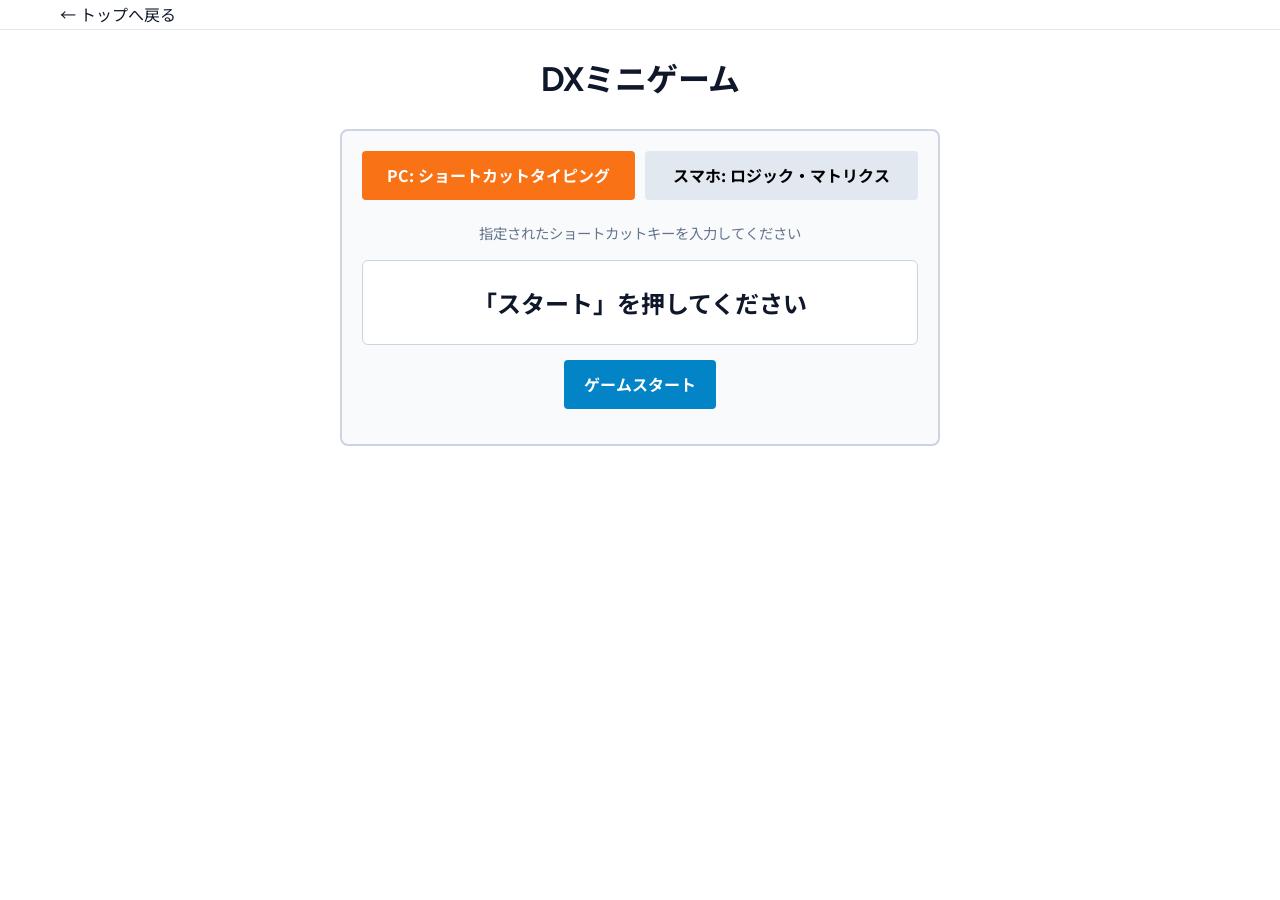
==== game.html @ 10205090 "Create game.html" ====
<!DOCTYPE html>
<html lang="ja">
<head>
  <meta charset="UTF-8">
  <meta name="viewport" content="width=device-width, initial-scale=1.0">
  <meta name="description" content="PC向けタイピング練習とスマホ向けロジック・マトリクスの脳トレミニゲームです。">
  <meta name="theme-color" content="#f97316">
  <title>ミニゲームコーナー | イセキングのDX日和</title>
  <link rel="icon" href="favicon.svg" type="image/svg+xml">
  <link rel="stylesheet" href="css/style.css">
  <style>
    .game-section {
      max-width: 600px;
      margin: 20px auto;
      padding: 20px;
      background: #f8fafc;
      border: 2px solid #cbd5e1;
      border-radius: 8px;
    }
    .game-tab {
      display: flex;
      gap: 10px;
      margin-bottom: 20px;
    }
    .tab-btn {
      flex: 1;
      padding: 10px;
      background: #e2e8f0;
      border: none;
      border-radius: 4px;
      cursor: pointer;
      font-weight: bold;
    }
    .tab-btn.active {
      background: #f97316;
      color: #fff;
    }
    .game-container {
      display: none;
      text-align: center;
    }
    .game-container.active {
      display: block;
    }
    .display-box {
      font-size: 1.5rem;
      font-weight: bold;
      padding: 20px;
      background: #fff;
      border: 1px solid #cbd5e1;
      border-radius: 6px;
      margin-bottom: 15px;
    }
    .action-btn {
      background: #0284c7;
      color: #fff;
      border: none;
      padding: 10px 20px;
      border-radius: 4px;
      font-size: 1rem;
      font-weight: bold;
      cursor: pointer;
    }
    .action-btn:hover {
      background: #0369a1;
    }
    /* ロジック・マトリクス用グリッド */
    .matrix-grid {
      display: grid;
      grid-template-columns: repeat(3, 1fr);
      gap: 10px;
      max-width: 300px;
      margin: 15px auto;
    }
    .matrix-cell {
      aspect-ratio: 1;
      background: #fff;
      border: 2px solid #94a3b8;
      border-radius: 6px;
      font-size: 1.5rem;
      font-weight: bold;
      display: flex;
      align-items: center;
      justify-content: center;
      cursor: pointer;
      user-select: none;
    }
    .matrix-cell:active {
      background: #e2e8f0;
    }
    .stats {
      margin-top: 15px;
      font-size: 0.95rem;
      color: #475569;
    }
  </style>
</head>
<body>
  <header class="site-header">
    <div class="container">
      <a class="article-back" href="index.html">← トップへ戻る</a>
    </div>
  </header>

  <main class="container">
    <h1 style="text-align: center; margin-top: 20px;">DXミニゲーム</h1>

    <div class="game-section">
      <div class="game-tab">
        <button class="tab-btn active" onclick="switchGame('typing')">PC: ショートカットタイピング</button>
        <button class="tab-btn" onclick="switchGame('matrix')">スマホ: ロジック・マトリクス</button>
      </div>

      <!-- タイピングゲーム -->
      <div id="typing-game" class="game-container active">
        <p style="font-size: 0.9rem; color: #64748b;">指定されたショートカットキーを入力してください</p>
        <div id="type-prompt" class="display-box">「スタート」を押してください</div>
        <button id="type-start-btn" class="action-btn" onclick="startTypingGame()">ゲームスタート</button>
        <div id="type-stats" class="stats"></div>
      </div>

      <!-- ロジック・マトリクス -->
      <div id="matrix-game" class="game-container">
        <p style="font-size: 0.9rem; color: #64748b;">1〜9のマスを昇順（1 → 2 → 3...）で素早くタップ！</p>
        <div id="matrix-status" class="display-box">「スタート」を押してください</div>
        
        <div class="matrix-grid" id="matrix-grid">
          <!-- JSでマスを動的生成 -->
        </div>

        <button id="matrix-start-btn" class="action-btn" onclick="startMatrixGame()">ゲームスタート</button>
        <div id="matrix-stats" class="stats"></div>
      </div>
    </div>
  </main>

  <script>
    // タブ切り替え
    function switchGame(type) {
      document.querySelectorAll('.tab-btn').forEach(btn => btn.classList.remove('active'));
      document.querySelectorAll('.game-container').forEach(c => c.classList.remove('active'));

      if (type === 'typing') {
        document.querySelectorAll('.tab-btn')[0].classList.add('active');
        document.getElementById('typing-game').classList.add('active');
      } else {
        document.querySelectorAll('.tab-btn')[1].classList.add('active');
        document.getElementById('matrix-game').classList.add('active');
      }
    }

    // --- タイピングゲーム処理 ---
    const shortcutQuestions = [
      { name: 'コピー', keys: ['Control', 'c'] },
      { name: '貼り付け', keys: ['Control', 'v'] },
      { name: '切り取り', keys: ['Control', 'x'] },
      { name: '元に戻す', keys: ['Control', 'z'] },
      { name: '保存', keys: ['Control', 's'] },
      { name: '全選択', keys: ['Control', 'a'] }
    ];
    let typeIndex = 0;
    let typeStartTime = 0;
    let isTypingRunning = false;

    function startTypingGame() {
      shortcutQuestions.sort(() => Math.random() - 0.5);
      typeIndex = 0;
      isTypingRunning = true;
      typeStartTime = Date.now();
      document.getElementById('type-start-btn').style.display = 'none';
      nextTypingQuestion();
    }

    function nextTypingQuestion() {
      if (typeIndex >= shortcutQuestions.length) {
        const totalTime = ((Date.now() - typeStartTime) / 1000).toFixed(2);
        document.getElementById('type-prompt').innerText = 'クリア！';
        document.getElementById('type-stats').innerText = `タイム: ${totalTime}秒`;
        document.getElementById('type-start-btn').style.display = 'inline-block';
        document.getElementById('type-start-btn').innerText = 'もう一度挑戦';
        isTypingRunning = false;
        return;
      }
      const q = shortcutQuestions[typeIndex];
      document.getElementById('type-prompt').innerText = `【${q.name}】を押してください`;
      document.getElementById('type-stats').innerText = `進捗: ${typeIndex + 1} / ${shortcutQuestions.length}`;
    }

    window.addEventListener('keydown', (e) => {
      if (!isTypingRunning) return;
      const q = shortcutQuestions[typeIndex];
      
      // Ctrl + Key の判定処理
      if (e.ctrlKey && e.key.toLowerCase() === q.keys[1]) {
        e.preventDefault();
        typeIndex++;
        nextTypingQuestion();
      }
    });

    // --- ロジック・マトリクス処理 ---
    let currentTargetNum = 1;
    let matrixStartTime = 0;
    let isMatrixRunning = false;

    function startMatrixGame() {
      currentTargetNum = 1;
      isMatrixRunning = true;
      matrixStartTime = Date.now();
      document.getElementById('matrix-start-btn').style.display = 'none';
      document.getElementById('matrix-status').innerText = '1 をタップ！';
      document.getElementById('matrix-stats').innerText = '';

      renderMatrix();
    }

    function renderMatrix() {
      const grid = document.getElementById('matrix-grid');
      grid.innerHTML = '';
      
      // 1〜9の数字をランダム配置
      const numbers = [1, 2, 3, 4, 5, 6, 7, 8, 9].sort(() => Math.random() - 0.5);

      numbers.forEach(num => {
        const cell = document.createElement('div');
        cell.className = 'matrix-cell';
        cell.innerText = num;
        cell.onclick = () => handleCellClick(num, cell);
        grid.appendChild(cell);
      });
    }

    function handleCellClick(num, cell) {
      if (!isMatrixRunning) return;

      if (num === currentTargetNum) {
        cell.style.visibility = 'hidden'; // 正解したマスを消す
        currentTargetNum++;

        if (currentTargetNum > 9) {
          const totalTime = ((Date.now() - matrixStartTime) / 1000).toFixed(2);
          document.getElementById('matrix-status').innerText = 'クリア！';
          document.getElementById('matrix-stats').innerText = `タイム: ${totalTime}秒`;
          document.getElementById('matrix-start-btn').style.display = 'inline-block';
          document.getElementById('matrix-start-btn').innerText = 'もう一度挑戦';
          isMatrixRunning = false;
        } else {
          document.getElementById('matrix-status').innerText = `${currentTargetNum} をタップ！`;
        }
      }
    }
  </script>
</body>
</html>
---- css/style.css ----
@import url('https://fonts.googleapis.com/css2?family=Plus+Jakarta+Sans:wght@500;700;800&family=Noto+Sans+JP:wght@400;500;700&display=swap');

:root {
  --bg-main: #ffffff;
  --bg-soft: #f8fafc;
  --text-main: #0f172a;
  --text-muted: #64748b;
  --border-line: #e2e8f0;
  
  --blue-primary: #2563eb;
  --blue-hover: #1d4ed8;
  --blue-light: #eff6ff;
  --blue-border: #bfdbfe;

  --shadow-sm: 0 1px 3px rgba(15, 23, 42, 0.05);
  --shadow-md: 0 10px 25px -5px rgba(15, 23, 42, 0.05), 0 8px 10px -6px rgba(15, 23, 42, 0.05);
  --shadow-lg: 0 20px 30px -10px rgba(15, 23, 42, 0.08);
}

* { box-sizing: border-box; }
html { scroll-behavior: smooth; scroll-padding-top: 84px; }

body {
  margin: 0;
  color: var(--text-main);
  font-family: 'Noto Sans JP', -apple-system, BlinkMacSystemFont, sans-serif;
  background-color: var(--bg-main);
  line-height: 1.8;
}

a { color: inherit; text-decoration: none; }
button, input { font: inherit; }

.container {
  width: min(1160px, calc(100% - 40px));
  margin: auto;
}

/* マウスカーソル追従の光（カーソルライト） */
.cursor-glow {
  position: fixed;
  top: 0;
  left: 0;
  width: 400px;
  height: 400px;
  border-radius: 50%;
  background: radial-gradient(circle, rgba(37, 99, 235, 0.08) 0%, rgba(37, 99, 235, 0) 70%);
  pointer-events: none;
  transform: translate(-50%, -50%);
  z-index: 9999;
  transition: opacity 0.3s ease;
}

.skip-link {
  position: fixed; left: 12px; top: -80px; z-index: 999;
  padding: 10px 16px; background: #0f172a; color: #fff; border-radius: 8px;
}
.skip-link:focus { top: 12px; }

/* ヘッダー */
.site-header {
  position: sticky; top: 0; z-index: 1000;
  background: rgba(255, 255, 255, 0.85);
  backdrop-filter: blur(12px);
  -webkit-backdrop-filter: blur(12px);
  border-bottom: 1px solid var(--border-line);
}
.header-inner {
  height: 72px; display: flex; align-items: center; justify-content: space-between;
}
.brand, .site-logo {
  display: flex; align-items: center; gap: 12px;
  font-family: 'Plus Jakarta Sans', 'Noto Sans JP', sans-serif;
  font-weight: 800; color: var(--text-main);
}
.brand-mark {
  display: grid; place-items: center; width: 42px; height: 42px;
  border-radius: 12px; background: var(--blue-primary); color: #fff;
  font-weight: 900; box-shadow: 0 4px 12px rgba(37, 99, 235, 0.25);
}
.brand strong { display: block; font-size: 16px; color: var(--text-main); }
.brand small { display: block; margin-top: 3px; color: var(--text-muted); font-size: 9px; letter-spacing: .13em; }

.global-nav { display: flex; gap: 28px; align-items: center; }
.global-nav a { font-size: 14px; font-weight: 700; color: var(--text-muted); }
.global-nav a:hover { color: var(--blue-primary); }

.menu-button {
  display: none; width: 44px; height: 44px; border: 1px solid var(--border-line);
  border-radius: 12px; background: #fff;
}
.menu-button span { display: block; width: 21px; height: 2px; margin: 5px auto; background: var(--text-main); }

/* セクション & カード共通 */
.section { padding: 88px 0; }
.section-soft { background-color: var(--bg-soft); border-top: 1px solid var(--border-line); border-bottom: 1px solid var(--border-line); }

.kicker, .eyebrow {
  color: var(--blue-primary);
  font-size: 13px; font-weight: 900; letter-spacing: .13em;
}

h1, h2, h3, h4 {
  font-family: 'Plus Jakarta Sans', 'Noto Sans JP', sans-serif;
  color: var(--text-main); letter-spacing: -0.02em;
}
.section-heading h2, .profile-grid h2, .contact-card h2 {
  margin: 8px 0 12px; font-size: clamp(30px, 4vw, 42px); line-height: 1.35;
}
p { color: var(--text-muted); }

.card {
  background: #ffffff;
  border: 1px solid var(--border-line);
  border-radius: 20px;
  padding: 28px;
  box-shadow: var(--shadow-md);
  transition: transform 0.25s ease, box-shadow 0.25s ease, border-color 0.25s ease;
}
.card:hover {
  transform: translateY(-4px);
  border-color: var(--blue-border);
  box-shadow: var(--shadow-lg);
}

/* ボタン */
.btn-primary, .button.primary {
  display: inline-flex; align-items: center; justify-content: center; gap: 8px;
  min-height: 48px; padding: 0 24px; border-radius: 12px;
  background: var(--blue-primary); color: #ffffff !important;
  font-weight: 700; font-size: 0.95rem; border: none; cursor: pointer;
  box-shadow: 0 4px 14px rgba(37, 99, 235, 0.2); transition: all 0.2s ease;
  text-decoration: none;
}
.btn-primary:hover, .button.primary:hover {
  background: var(--blue-hover); transform: translateY(-2px);
  box-shadow: 0 6px 20px rgba(37, 99, 235, 0.3);
}

.button.secondary {
  display: inline-flex; align-items: center; justify-content: center;
  min-height: 48px; padding: 0 24px; border-radius: 12px;
  background: #fff; border: 1px solid var(--border-line);
  color: var(--text-main) !important; font-weight: 700; transition: .2s;
}
.button.secondary:hover { border-color: var(--blue-primary); color: var(--blue-primary) !important; background: var(--blue-light); }

/* 記事グリッド & カード */
.articles-head { display: flex; justify-content: space-between; align-items: flex-end; gap: 24px; }
.search { position: relative; width: 300px; flex: 0 0 auto; }
.search span { position: absolute; left: 16px; top: 10px; color: var(--text-muted); font-size: 18px; }
.search input {
  width: 100%; height: 48px; padding: 0 16px 0 45px;
  border: 1px solid var(--border-line); border-radius: 12px;
  background: #fff; color: var(--text-main); outline: none;
}
.search input:focus { border-color: var(--blue-primary); box-shadow: 0 0 0 3px var(--blue-light); }

.article-grid { display: grid; grid-template-columns: repeat(3, 1fr); gap: 22px; margin-top: 36px; }
.article-card { overflow: hidden; display: flex; flex-direction: column; }
.article-cover { display: grid; place-items: center; height: 160px; background: var(--bg-soft); border-bottom: 1px solid var(--border-line); }
.article-cover span {
  display: grid; place-items: center; width: 70px; height: 70px;
  border-radius: 20px; background: #fff; color: var(--blue-primary);
  font-size: 24px; font-weight: 900; box-shadow: var(--shadow-sm);
}
.article-body { padding: 24px; display: flex; flex-direction: column; flex-grow: 1; }
.meta { display: flex; justify-content: space-between; gap: 8px; color: var(--text-muted); font-size: 12px; margin-bottom: 12px; }
.meta span { padding: 4px 12px; border-radius: 999px; background: var(--blue-light); color: var(--blue-primary); font-weight: 700; }
.article-card h3 { margin: 0 0 10px; font-size: 17px; line-height: 1.6; }
.article-card p { font-size: 14px; margin-bottom: 20px; flex-grow: 1; }
.article-card a { color: var(--blue-primary); font-size: 14px; font-weight: 700; }
.article-card a:hover { text-decoration: underline; }

/* 制作物・プロフィール */
.apps-grid { display: grid; grid-template-columns: .78fr 1.22fr; gap: 60px; }
.creation-list { display: grid; gap: 16px; }
.creation { display: flex; gap: 20px; padding: 24px; border: 1px solid var(--border-line); border-radius: 16px; background: #fff; }
.creation > span { color: var(--blue-primary); font-weight: 900; }
.creation h3 { margin: 0 0 6px; }

.profile-grid { display: grid; grid-template-columns: .75fr 1.25fr; align-items: center; gap: 60px; }
.tags { display: flex; flex-wrap: wrap; gap: 8px; margin-top: 24px; }
.tags span { padding: 6px 14px; border: 1px solid var(--border-line); border-radius: 999px; background: var(--bg-soft); color: var(--text-main); font-size: 12px; font-weight: 700; }

/* お問い合わせ・フッター */
.contact-card { padding: 60px 30px; border-radius: 24px; background: #0f172a; color: #fff; text-align: center; }
.contact-card h2 { color: #fff !important; }
.contact-card p { color: #94a3b8 !important; }
.mail-icon { display: grid; place-items: center; width: 56px; height: 56px; margin: 0 auto 20px; border-radius: 16px; background: var(--blue-primary); color: #fff; font-size: 24px; }

footer { border-top: 1px solid var(--border-line); background: #fff; }
.footer-inner { display: flex; justify-content: space-between; align-items: center; padding: 32px 0; }

/* レスポンシブ */
@media(max-width:900px){
  .menu-button { display: block; }
  .global-nav { position: absolute; display: none; top: 72px; left: 0; right: 0; padding: 20px; background: #fff; border-bottom: 1px solid var(--border-line); box-shadow: var(--shadow-md); }
  .global-nav.open { display: flex; flex-direction: column; gap: 16px; align-items: flex-start; }
  .article-grid { grid-template-columns: 1fr 1fr; }
  .apps-grid, .profile-grid { grid-template-columns: 1fr; gap: 40px; }
}
@media(max-width:640px){
  .article-grid { grid-template-columns: 1fr; }
  .articles-head { display: block; }
  .search { width: 100%; margin-top: 16px; }
  .footer-inner { flex-direction: column; gap: 12px; text-align: center; }
}
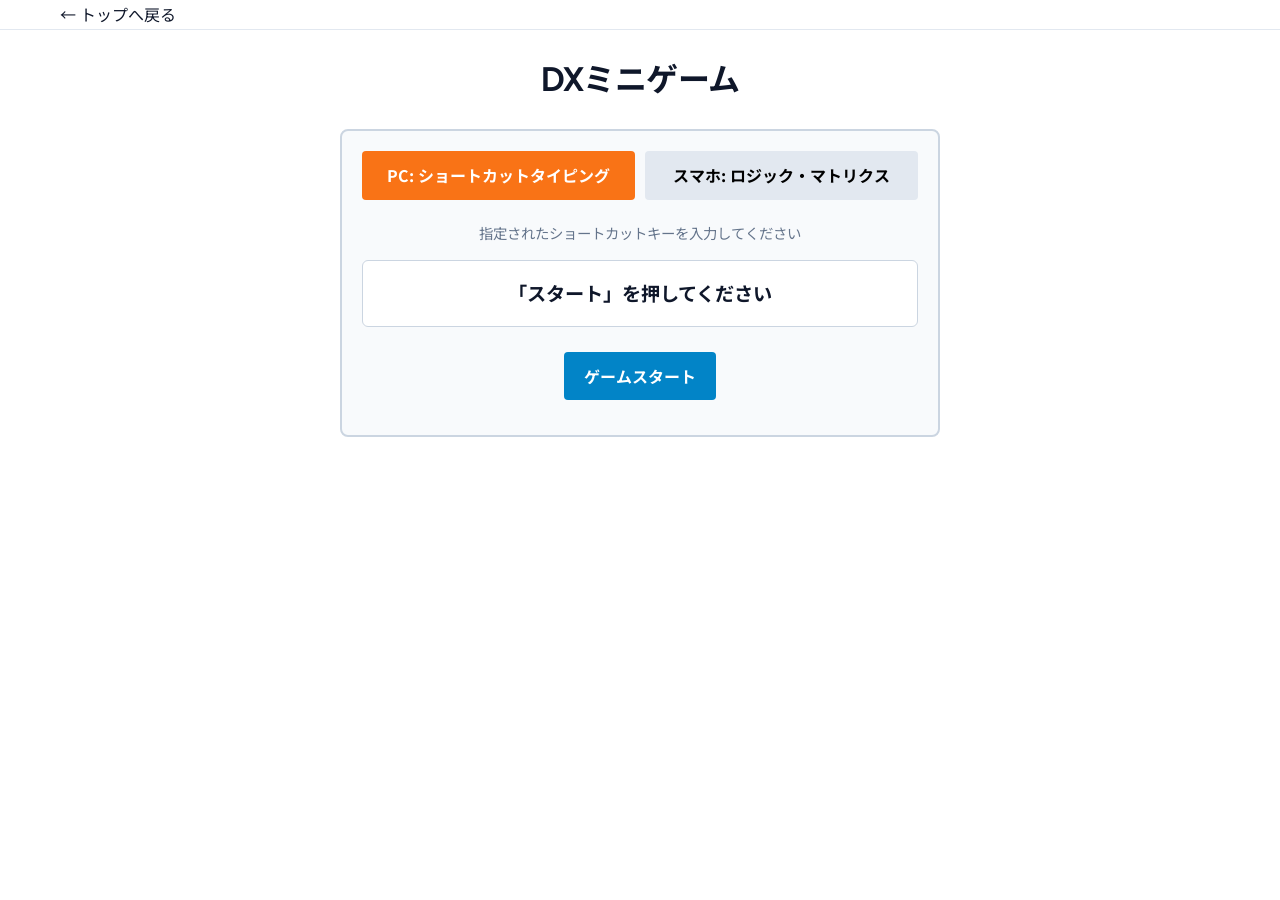
==== commit 218729f1: "Update game.html" ====
--- a/game.html
+++ b/game.html
@@ -43,9 +43,9 @@
       display: block;
     }
     .display-box {
-      font-size: 1.5rem;
+      font-size: 1.2rem;
       font-weight: bold;
-      padding: 20px;
+      padding: 15px;
       background: #fff;
       border: 1px solid #cbd5e1;
       border-radius: 6px;
@@ -60,33 +60,85 @@
       font-size: 1rem;
       font-weight: bold;
       cursor: pointer;
+      margin-top: 10px;
     }
     .action-btn:hover {
       background: #0369a1;
     }
-    /* ロジック・マトリクス用グリッド */
-    .matrix-grid {
+
+    /* --- ロジック・マトリクス用スタイル --- */
+    .rule-hint {
+      background: #fef3c7;
+      border: 1px solid #f59e0b;
+      color: #92400e;
+      padding: 10px;
+      border-radius: 6px;
+      font-size: 0.85rem;
+      margin-bottom: 15px;
+      text-align: left;
+    }
+    .matrix-board {
       display: grid;
-      grid-template-columns: repeat(3, 1fr);
-      gap: 10px;
-      max-width: 300px;
-      margin: 15px auto;
+      grid-template-columns: repeat(4, 1fr);
+      gap: 6px;
+      max-width: 320px;
+      margin: 0 auto;
     }
     .matrix-cell {
       aspect-ratio: 1;
       background: #fff;
       border: 2px solid #94a3b8;
       border-radius: 6px;
-      font-size: 1.5rem;
+      font-size: 1.3rem;
       font-weight: bold;
       display: flex;
       align-items: center;
       justify-content: center;
       cursor: pointer;
       user-select: none;
-    }
-    .matrix-cell:active {
-      background: #e2e8f0;
+      color: #0f172a;
+    }
+    .matrix-cell.selected {
+      border-color: #f97316;
+      background-color: #ffedd5;
+    }
+    .matrix-cell.fixed {
+      background-color: #e2e8f0;
+      color: #64748b;
+      cursor: not-allowed;
+    }
+    /* 集計ターゲット表示マス */
+    .matrix-cell.target-header {
+      background: #334155;
+      color: #fff;
+      border-color: #1e293b;
+      font-size: 1.1rem;
+    }
+    .matrix-cell.corner {
+      background: transparent;
+      border: none;
+    }
+    /* 入力キーパッド */
+    .keypad {
+      display: flex;
+      justify-content: center;
+      gap: 10px;
+      margin-top: 15px;
+    }
+    .key-btn {
+      width: 50px;
+      height: 50px;
+      font-size: 1.2rem;
+      font-weight: bold;
+      background: #fff;
+      border: 2px solid #0284c7;
+      color: #0284c7;
+      border-radius: 6px;
+      cursor: pointer;
+    }
+    .key-btn:active {
+      background: #0284c7;
+      color: #fff;
     }
     .stats {
       margin-top: 15px;
@@ -111,7 +163,7 @@
         <button class="tab-btn" onclick="switchGame('matrix')">スマホ: ロジック・マトリクス</button>
       </div>
 
-      <!-- タイピングゲーム -->
+      <!-- PC向けタイピングゲーム -->
       <div id="typing-game" class="game-container active">
         <p style="font-size: 0.9rem; color: #64748b;">指定されたショートカットキーを入力してください</p>
         <div id="type-prompt" class="display-box">「スタート」を押してください</div>
@@ -119,23 +171,35 @@
         <div id="type-stats" class="stats"></div>
       </div>
 
-      <!-- ロジック・マトリクス -->
+      <!-- スマホ向けロジック・マトリクス -->
       <div id="matrix-game" class="game-container">
-        <p style="font-size: 0.9rem; color: #64748b;">1〜9のマスを昇順（1 → 2 → 3...）で素早くタップ！</p>
-        <div id="matrix-status" class="display-box">「スタート」を押してください</div>
-        
-        <div class="matrix-grid" id="matrix-grid">
-          <!-- JSでマスを動的生成 -->
+        <div class="rule-hint">
+          <strong>【隠された法則のヒント】</strong><br>
+          ・マスには <strong>1〜3</strong> の数値が入ります。<br>
+          ・各行・各列で同じ数字の重複はありません。<br>
+          ・<strong>特定の列の数字は「2倍」されて集計されています。</strong>右端と下端の目標数値（黒マス）と合致させてください！
         </div>
 
-        <button id="matrix-start-btn" class="action-btn" onclick="startMatrixGame()">ゲームスタート</button>
+        <div class="matrix-board" id="matrix-board">
+          <!-- JSで4x4の盤面を生成 -->
+        </div>
+
+        <!-- テンキーパッド -->
+        <div class="keypad">
+          <button class="key-btn" onclick="inputMatrixNum(1)">1</button>
+          <button class="key-btn" onclick="inputMatrixNum(2)">2</button>
+          <button class="key-btn" onclick="inputMatrixNum(3)">3</button>
+          <button class="key-btn" style="border-color:#ef4444; color:#ef4444;" onclick="inputMatrixNum('')">消</button>
+        </div>
+
+        <button id="matrix-start-btn" class="action-btn" onclick="startMatrixGame()">パズルを初期化する</button>
         <div id="matrix-stats" class="stats"></div>
       </div>
     </div>
   </main>
 
   <script>
-    // タブ切り替え
+    // タブ切り替え処理
     function switchGame(type) {
       document.querySelectorAll('.tab-btn').forEach(btn => btn.classList.remove('active'));
       document.querySelectorAll('.game-container').forEach(c => c.classList.remove('active'));
@@ -149,7 +213,7 @@
       }
     }
 
-    // --- タイピングゲーム処理 ---
+    // --- PC用タイピングゲーム処理 ---
     const shortcutQuestions = [
       { name: 'コピー', keys: ['Control', 'c'] },
       { name: '貼り付け', keys: ['Control', 'v'] },
@@ -189,8 +253,6 @@
     window.addEventListener('keydown', (e) => {
       if (!isTypingRunning) return;
       const q = shortcutQuestions[typeIndex];
-      
-      // Ctrl + Key の判定処理
       if (e.ctrlKey && e.key.toLowerCase() === q.keys[1]) {
         e.preventDefault();
         typeIndex++;
@@ -198,57 +260,155 @@
       }
     });
 
-    // --- ロジック・マトリクス処理 ---
-    let currentTargetNum = 1;
-    let matrixStartTime = 0;
-    let isMatrixRunning = false;
+    // --- スマホ用ロジック・マトリクス処理 ---
+    // 正解盤面（ラテン方陣: 1〜3の数字が重複しない）
+    const solution = [
+      [1, 2, 3],
+      [2, 3, 1],
+      [3, 1, 2]
+    ];
+    
+    // 隠された法則：2列目(インデックス1)の数字は「2倍」して集計する
+    const colWeights = [1, 2, 1];
+
+    // 初期開示マス (行, 列) -> 値
+    const initialRevealed = [
+      { r: 0, c: 0, val: 1 },
+      { r: 1, c: 1, val: 3 }
+    ];
+
+    let userBoard = [
+      ['', '', ''],
+      ['', '', ''],
+      ['', '', '']
+    ];
+
+    let selectedCell = null; // {r, c}
+    let rowTargets = [];
+    let colTargets = [];
+
+    // 目標数値（計算結果）を算出
+    function calculateTargets() {
+      rowTargets = [0, 0, 0];
+      colTargets = [0, 0, 0];
+
+      for (let r = 0; r < 3; r++) {
+        for (let c = 0; c < 3; c++) {
+          const val = solution[r][c] * colWeights[c];
+          rowTargets[r] += val;
+          colTargets[c] += val;
+        }
+      }
+    }
 
     function startMatrixGame() {
-      currentTargetNum = 1;
-      isMatrixRunning = true;
-      matrixStartTime = Date.now();
-      document.getElementById('matrix-start-btn').style.display = 'none';
-      document.getElementById('matrix-status').innerText = '1 をタップ！';
+      calculateTargets();
+      
+      // ユーザー盤面の初期化
+      userBoard = [
+        ['', '', ''],
+        ['', '', ''],
+        ['', '', '']
+      ];
+      initialRevealed.forEach(item => {
+        userBoard[item.r][item.c] = item.val;
+      });
+
+      selectedCell = null;
       document.getElementById('matrix-stats').innerText = '';
-
-      renderMatrix();
-    }
-
-    function renderMatrix() {
-      const grid = document.getElementById('matrix-grid');
-      grid.innerHTML = '';
-      
-      // 1〜9の数字をランダム配置
-      const numbers = [1, 2, 3, 4, 5, 6, 7, 8, 9].sort(() => Math.random() - 0.5);
-
-      numbers.forEach(num => {
-        const cell = document.createElement('div');
-        cell.className = 'matrix-cell';
-        cell.innerText = num;
-        cell.onclick = () => handleCellClick(num, cell);
-        grid.appendChild(cell);
-      });
-    }
-
-    function handleCellClick(num, cell) {
-      if (!isMatrixRunning) return;
-
-      if (num === currentTargetNum) {
-        cell.style.visibility = 'hidden'; // 正解したマスを消す
-        currentTargetNum++;
-
-        if (currentTargetNum > 9) {
-          const totalTime = ((Date.now() - matrixStartTime) / 1000).toFixed(2);
-          document.getElementById('matrix-status').innerText = 'クリア！';
-          document.getElementById('matrix-stats').innerText = `タイム: ${totalTime}秒`;
-          document.getElementById('matrix-start-btn').style.display = 'inline-block';
-          document.getElementById('matrix-start-btn').innerText = 'もう一度挑戦';
-          isMatrixRunning = false;
-        } else {
-          document.getElementById('matrix-status').innerText = `${currentTargetNum} をタップ！`;
+      renderMatrixBoard();
+    }
+
+    function renderMatrixBoard() {
+      const board = document.getElementById('matrix-board');
+      board.innerHTML = '';
+
+      // 4x4 グリッド生成（3x3数値マス + 集計ヘッダー）
+      for (let r = 0; r < 4; r++) {
+        for (let c = 0; c < 4; c++) {
+          const cell = document.createElement('div');
+          cell.className = 'matrix-cell';
+
+          if (r < 3 && c < 3) {
+            // パズル入力マス
+            const val = userBoard[r][c];
+            cell.innerText = val;
+
+            const isFixed = initialRevealed.some(item => item.r === r && item.c === c);
+            if (isFixed) {
+              cell.classList.add('fixed');
+            } else {
+              if (selectedCell && selectedCell.r === r && selectedCell.c === c) {
+                cell.classList.add('selected');
+              }
+              cell.onclick = () => selectCell(r, c);
+            }
+          } else if (r < 3 && c === 3) {
+            // 行の目標集計値
+            cell.classList.add('target-header');
+            cell.innerText = rowTargets[r];
+          } else if (r === 3 && c < 3) {
+            // 列の目標集計値
+            cell.classList.add('target-header');
+            cell.innerText = colTargets[c];
+          } else {
+            // 右下のコーナーマス
+            cell.classList.add('corner');
+          }
+
+          board.appendChild(cell);
         }
       }
     }
+
+    function selectCell(r, c) {
+      selectedCell = { r, c };
+      renderMatrixBoard();
+    }
+
+    function inputMatrixNum(num) {
+      if (!selectedCell) return;
+      userBoard[selectedCell.r][selectedCell.c] = num;
+      renderMatrixBoard();
+      checkClearCondition();
+    }
+
+    function checkClearCondition() {
+      // 1. 全てのマスが埋まっているか確認
+      for (let r = 0; r < 3; r++) {
+        for (let c = 0; c < 3; c++) {
+          if (userBoard[r][c] === '') return;
+        }
+      }
+
+      // 2. 隠された法則に基づく現在の集計値を計算
+      let isCorrect = true;
+      for (let r = 0; r < 3; r++) {
+        let currentSum = 0;
+        for (let c = 0; c < 3; c++) {
+          currentSum += Number(userBoard[r][c]) * colWeights[c];
+        }
+        if (currentSum !== rowTargets[r]) isCorrect = false;
+      }
+
+      for (let c = 0; c < 3; c++) {
+        let currentSum = 0;
+        for (let r = 0; r < 3; r++) {
+          currentSum += Number(userBoard[r][c]) * colWeights[c];
+        }
+        if (currentSum !== colTargets[c]) isCorrect = false;
+      }
+
+      // 3. クリア判定
+      if (isCorrect) {
+        document.getElementById('matrix-stats').innerText = '🎉 クリア！隠されたロジックを見破りました！';
+      } else {
+        document.getElementById('matrix-stats').innerText = '❌ 集計結果が合いません。計算ロジックを見直してみましょう！';
+      }
+    }
+
+    // 初回読み込み時に初期化
+    startMatrixGame();
   </script>
 </body>
 </html>
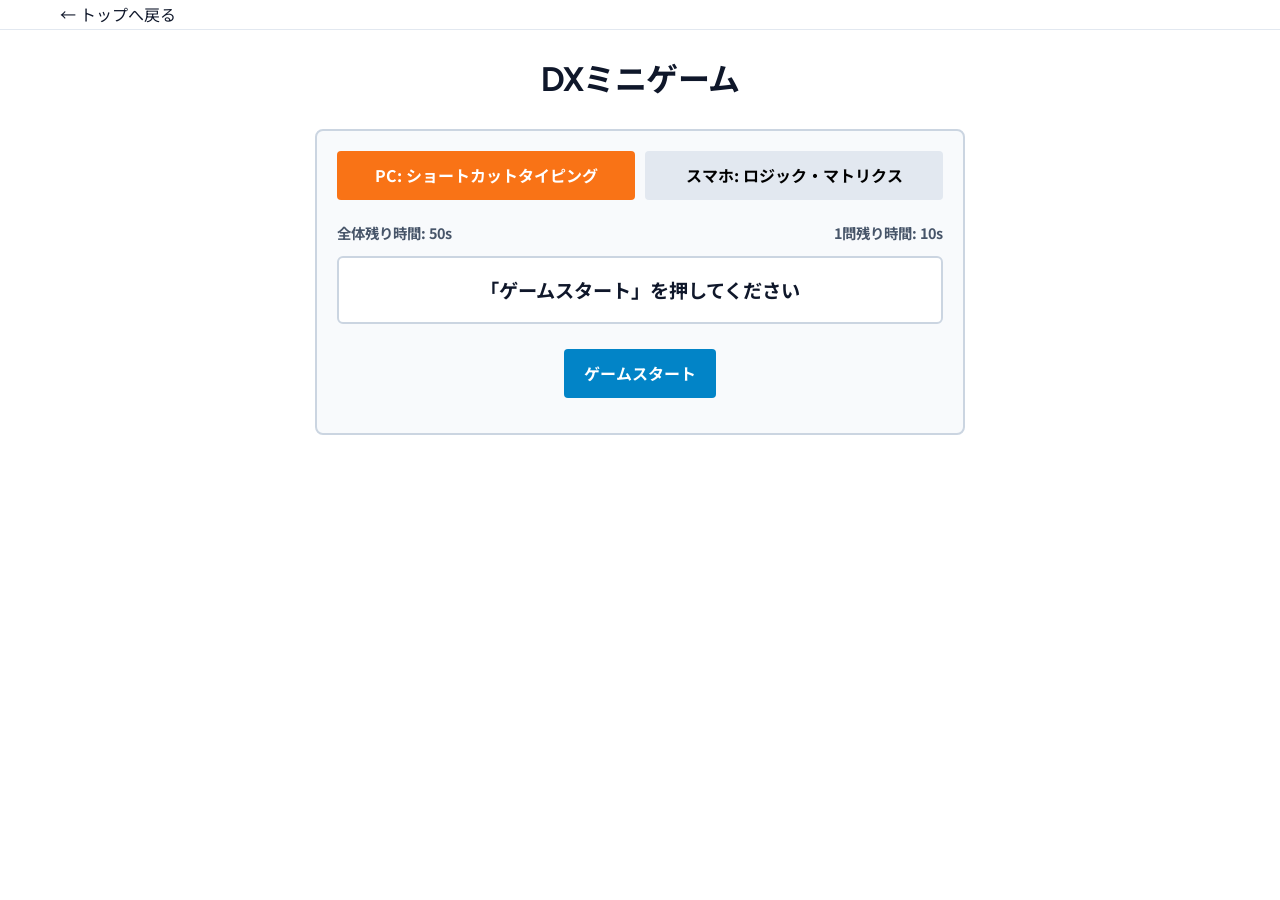
==== commit f9599b37: "Update game.html" ====
--- a/game.html
+++ b/game.html
@@ -10,7 +10,7 @@
   <link rel="stylesheet" href="css/style.css">
   <style>
     .game-section {
-      max-width: 600px;
+      max-width: 650px;
       margin: 20px auto;
       padding: 20px;
       background: #f8fafc;
@@ -47,9 +47,14 @@
       font-weight: bold;
       padding: 15px;
       background: #fff;
-      border: 1px solid #cbd5e1;
+      border: 2px solid #cbd5e1;
       border-radius: 6px;
       margin-bottom: 15px;
+      transition: background-color 0.2s;
+    }
+    .display-box.miss {
+      background-color: #fecdd3 !important;
+      border-color: #f43f5e !important;
     }
     .action-btn {
       background: #0284c7;
@@ -66,7 +71,43 @@
       background: #0369a1;
     }
 
-    /* --- ロジック・マトリクス用スタイル --- */
+    /* --- タイピング関連追加スタイル --- */
+    .timer-bar-container {
+      display: flex;
+      justify-content: space-between;
+      margin-bottom: 10px;
+      font-size: 0.9rem;
+      color: #475569;
+      font-weight: bold;
+    }
+    .rank-badge {
+      font-size: 3rem;
+      font-weight: bold;
+      color: #f97316;
+      margin: 10px 0;
+    }
+
+    /* --- ロジック・マトリクス関連スタイル --- */
+    .level-selector {
+      display: flex;
+      justify-content: center;
+      gap: 5px;
+      margin-bottom: 15px;
+      flex-wrap: wrap;
+    }
+    .level-btn {
+      padding: 6px 12px;
+      background: #cbd5e1;
+      border: none;
+      border-radius: 4px;
+      font-size: 0.85rem;
+      font-weight: bold;
+      cursor: pointer;
+    }
+    .level-btn.active {
+      background: #0284c7;
+      color: #fff;
+    }
     .rule-hint {
       background: #fef3c7;
       border: 1px solid #f59e0b;
@@ -77,26 +118,31 @@
       margin-bottom: 15px;
       text-align: left;
     }
+    .board-wrapper {
+      max-width: 100%;
+      overflow-x: auto;
+      padding-bottom: 10px;
+    }
     .matrix-board {
       display: grid;
-      grid-template-columns: repeat(4, 1fr);
-      gap: 6px;
-      max-width: 320px;
+      gap: 4px;
       margin: 0 auto;
+      user-select: none;
     }
     .matrix-cell {
       aspect-ratio: 1;
       background: #fff;
       border: 2px solid #94a3b8;
-      border-radius: 6px;
-      font-size: 1.3rem;
+      border-radius: 4px;
+      font-size: 1.1rem;
       font-weight: bold;
       display: flex;
       align-items: center;
       justify-content: center;
       cursor: pointer;
-      user-select: none;
       color: #0f172a;
+      min-width: 32px;
+      min-height: 32px;
     }
     .matrix-cell.selected {
       border-color: #f97316;
@@ -107,28 +153,27 @@
       color: #64748b;
       cursor: not-allowed;
     }
-    /* 集計ターゲット表示マス */
     .matrix-cell.target-header {
       background: #334155;
       color: #fff;
       border-color: #1e293b;
-      font-size: 1.1rem;
+      font-size: 0.9rem;
     }
     .matrix-cell.corner {
       background: transparent;
       border: none;
     }
-    /* 入力キーパッド */
     .keypad {
       display: flex;
       justify-content: center;
-      gap: 10px;
+      gap: 6px;
       margin-top: 15px;
+      flex-wrap: wrap;
     }
     .key-btn {
-      width: 50px;
-      height: 50px;
-      font-size: 1.2rem;
+      min-width: 38px;
+      height: 42px;
+      font-size: 1.1rem;
       font-weight: bold;
       background: #fff;
       border: 2px solid #0284c7;
@@ -165,41 +210,45 @@
 
       <!-- PC向けタイピングゲーム -->
       <div id="typing-game" class="game-container active">
-        <p style="font-size: 0.9rem; color: #64748b;">指定されたショートカットキーを入力してください</p>
-        <div id="type-prompt" class="display-box">「スタート」を押してください</div>
+        <div class="timer-bar-container">
+          <span>全体残り時間: <span id="global-timer">50</span>s</span>
+          <span>1問残り時間: <span id="question-timer">10</span>s</span>
+        </div>
+        <div id="type-prompt" class="display-box">「ゲームスタート」を押してください</div>
         <button id="type-start-btn" class="action-btn" onclick="startTypingGame()">ゲームスタート</button>
         <div id="type-stats" class="stats"></div>
       </div>
 
       <!-- スマホ向けロジック・マトリクス -->
       <div id="matrix-game" class="game-container">
-        <div class="rule-hint">
-          <strong>【隠された法則のヒント】</strong><br>
-          ・マスには <strong>1〜3</strong> の数値が入ります。<br>
-          ・各行・各列で同じ数字の重複はありません。<br>
-          ・<strong>特定の列の数字は「2倍」されて集計されています。</strong>右端と下端の目標数値（黒マス）と合致させてください！
+        <!-- 難易度選択 -->
+        <div class="level-selector">
+          <button class="level-btn active" onclick="setLevel(3, this)">初級 (3x3)</button>
+          <button class="level-btn" onclick="setLevel(4, this)">中級 (4x4)</button>
+          <button class="level-btn" onclick="setLevel(5, this)">上級 (5x5)</button>
+          <button class="level-btn" onclick="setLevel(10, this)">超上級 (10x10)</button>
         </div>
 
-        <div class="matrix-board" id="matrix-board">
-          <!-- JSで4x4の盤面を生成 -->
+        <div class="rule-hint" id="matrix-rule-hint">
+          <strong>【ルール】</strong><br>
+          ・マスに数字を入力してください。<br>
+          ・特定列に「倍率（2倍や3倍）」の隠された法則が働いています。右端・下端の目標値に一致させてください！
         </div>
 
+        <div class="board-wrapper">
+          <div class="matrix-board" id="matrix-board"></div>
+        </div>
+
         <!-- テンキーパッド -->
-        <div class="keypad">
-          <button class="key-btn" onclick="inputMatrixNum(1)">1</button>
-          <button class="key-btn" onclick="inputMatrixNum(2)">2</button>
-          <button class="key-btn" onclick="inputMatrixNum(3)">3</button>
-          <button class="key-btn" style="border-color:#ef4444; color:#ef4444;" onclick="inputMatrixNum('')">消</button>
-        </div>
-
-        <button id="matrix-start-btn" class="action-btn" onclick="startMatrixGame()">パズルを初期化する</button>
+        <div class="keypad" id="matrix-keypad"></div>
+
+        <button id="matrix-start-btn" class="action-btn" onclick="initMatrixGame()">パズルを新しく生成</button>
         <div id="matrix-stats" class="stats"></div>
       </div>
     </div>
   </main>
 
   <script>
-    // タブ切り替え処理
     function switchGame(type) {
       document.querySelectorAll('.tab-btn').forEach(btn => btn.classList.remove('active'));
       document.querySelectorAll('.game-container').forEach(c => c.classList.remove('active'));
@@ -213,124 +262,264 @@
       }
     }
 
-    // --- PC用タイピングゲーム処理 ---
-    const shortcutQuestions = [
-      { name: 'コピー', keys: ['Control', 'c'] },
-      { name: '貼り付け', keys: ['Control', 'v'] },
-      { name: '切り取り', keys: ['Control', 'x'] },
-      { name: '元に戻す', keys: ['Control', 'z'] },
-      { name: '保存', keys: ['Control', 's'] },
-      { name: '全選択', keys: ['Control', 'a'] }
+    // ==========================================
+    // 1. PC用 ショートカットタイピング
+    // ==========================================
+    const allShortcuts = [
+      { name: 'コピー', keys: ['c'] },
+      { name: '貼り付け', keys: ['v'] },
+      { name: '切り取り', keys: ['x'] },
+      { name: '元に戻す', keys: ['z'] },
+      { name: '保存', keys: ['s'] },
+      { name: '全選択', keys: ['a'] },
+      { name: '検索', keys: ['f'] },
+      { name: '印刷', keys: ['p'] },
+      { name: '新しいタブ/ウィンドウ', keys: ['n'] },
+      { name: '太字切り替え', keys: ['b'] },
+      { name: '再実行/やり直し', keys: ['y'] },
+      { name: '置換', keys: ['h'] },
+      { name: '更新/リロード', keys: ['r'] },
+      { name: '新規作成', keys: ['m'] },
+      { name: '閉じる', keys: ['w'] }
     ];
-    let typeIndex = 0;
-    let typeStartTime = 0;
+
+    let currentQuestions = [];
+    let qIndex = 0;
+    let globalTimeLeft = 50;
+    let questionTimeLeft = 10;
+    let globalTimerId = null;
+    let questionTimerId = null;
     let isTypingRunning = false;
+    let missCount = 0;
+    let correctCount = 0;
 
     function startTypingGame() {
-      shortcutQuestions.sort(() => Math.random() - 0.5);
-      typeIndex = 0;
+      // 10問ランダム抽出
+      currentQuestions = [...allShortcuts].sort(() => Math.random() - 0.5).slice(0, 10);
+      qIndex = 0;
+      missCount = 0;
+      correctCount = 0;
+      globalTimeLeft = 50;
       isTypingRunning = true;
-      typeStartTime = Date.now();
+
       document.getElementById('type-start-btn').style.display = 'none';
+      document.getElementById('type-stats').innerText = '';
+
+      startTimers();
       nextTypingQuestion();
     }
 
+    function startTimers() {
+      clearInterval(globalTimerId);
+      clearInterval(questionTimerId);
+
+      document.getElementById('global-timer').innerText = globalTimeLeft;
+      globalTimerId = setInterval(() => {
+        globalTimeLeft--;
+        document.getElementById('global-timer').innerText = globalTimeLeft;
+        if (globalTimeLeft <= 0) {
+          finishTypingGame('時間切れ！');
+        }
+      }, 1000);
+    }
+
+    function resetQuestionTimer() {
+      clearInterval(questionTimerId);
+      questionTimeLeft = 10;
+      document.getElementById('question-timer').innerText = questionTimeLeft;
+
+      questionTimerId = setInterval(() => {
+        questionTimeLeft--;
+        document.getElementById('question-timer').innerText = questionTimeLeft;
+        if (questionTimeLeft <= 0) {
+          // 1問タイムオーバー時
+          missCount++;
+          showMissEffect();
+          qIndex++;
+          nextTypingQuestion();
+        }
+      }, 1000);
+    }
+
     function nextTypingQuestion() {
-      if (typeIndex >= shortcutQuestions.length) {
-        const totalTime = ((Date.now() - typeStartTime) / 1000).toFixed(2);
-        document.getElementById('type-prompt').innerText = 'クリア！';
-        document.getElementById('type-stats').innerText = `タイム: ${totalTime}秒`;
-        document.getElementById('type-start-btn').style.display = 'inline-block';
-        document.getElementById('type-start-btn').innerText = 'もう一度挑戦';
-        isTypingRunning = false;
+      if (qIndex >= currentQuestions.length) {
+        finishTypingGame('全問終了！');
         return;
       }
-      const q = shortcutQuestions[typeIndex];
-      document.getElementById('type-prompt').innerText = `【${q.name}】を押してください`;
-      document.getElementById('type-stats').innerText = `進捗: ${typeIndex + 1} / ${shortcutQuestions.length}`;
+      resetQuestionTimer();
+      const q = currentQuestions[qIndex];
+      document.getElementById('type-prompt').innerText = `【${q.name}】 (Ctrl / Cmd + ${q.keys[0].toUpperCase()})`;
+      document.getElementById('type-stats').innerText = `進捗: ${qIndex + 1} / ${currentQuestions.length} | ミス: ${missCount}`;
+    }
+
+    function showMissEffect() {
+      const box = document.getElementById('type-prompt');
+      box.classList.add('miss');
+      setTimeout(() => box.classList.remove('miss'), 300);
     }
 
     window.addEventListener('keydown', (e) => {
       if (!isTypingRunning) return;
-      const q = shortcutQuestions[typeIndex];
-      if (e.ctrlKey && e.key.toLowerCase() === q.keys[1]) {
-        e.preventDefault();
-        typeIndex++;
-        nextTypingQuestion();
+      const q = currentQuestions[qIndex];
+
+      // Ctrl または Cmd (Mac) キーの組み合わせチェック
+      if (e.ctrlKey || e.metaKey) {
+        if (e.key.toLowerCase() === q.keys[0]) {
+          e.preventDefault();
+          correctCount++;
+          qIndex++;
+          nextTypingQuestion();
+        } else if (e.key !== 'Control' && e.key !== 'Meta') {
+          e.preventDefault();
+          missCount++;
+          showMissEffect();
+          document.getElementById('type-stats').innerText = `進捗: ${qIndex + 1} / ${currentQuestions.length} | ミス: ${missCount}`;
+        }
       }
     });
 
-    // --- スマホ用ロジック・マトリクス処理 ---
-    // 正解盤面（ラテン方陣: 1〜3の数字が重複しない）
-    const solution = [
-      [1, 2, 3],
-      [2, 3, 1],
-      [3, 1, 2]
-    ];
-    
-    // 隠された法則：2列目(インデックス1)の数字は「2倍」して集計する
-    const colWeights = [1, 2, 1];
-
-    // 初期開示マス (行, 列) -> 値
-    const initialRevealed = [
-      { r: 0, c: 0, val: 1 },
-      { r: 1, c: 1, val: 3 }
-    ];
-
-    let userBoard = [
-      ['', '', ''],
-      ['', '', ''],
-      ['', '', '']
-    ];
-
-    let selectedCell = null; // {r, c}
+    function finishTypingGame(reason) {
+      isTypingRunning = false;
+      clearInterval(globalTimerId);
+      clearInterval(questionTimerId);
+
+      const timeUsed = 50 - globalTimeLeft;
+      
+      // ランク計算（正解数・タイム・ミス数）
+      let score = (correctCount * 10) - (missCount * 3) + (globalTimeLeft * 0.5);
+      let rank = 'D';
+      if (score >= 90) rank = 'S';
+      else if (score >= 75) rank = 'A';
+      else if (score >= 55) rank = 'B';
+      else if (score >= 35) rank = 'C';
+
+      document.getElementById('type-prompt').innerHTML = `
+        ${reason}<br>
+        <div class="rank-badge">ランク: ${rank}</div>
+        正解数: ${correctCount} / 10 | ミス: ${missCount}回<br>
+        かかった時間: ${timeUsed}秒
+      `;
+
+      document.getElementById('type-start-btn').style.display = 'inline-block';
+      document.getElementById('type-start-btn').innerText = 'もう一度挑戦';
+    }
+
+
+    // ==========================================
+    // 2. スマホ用 ロジック・マトリクス
+    // ==========================================
+    let boardSize = 3;
+    let maxVal = 3;
+    let matrixSolution = [];
+    let colWeights = [];
+    let userBoard = [];
+    let initialRevealed = [];
+    let selectedCell = null;
     let rowTargets = [];
     let colTargets = [];
 
-    // 目標数値（計算結果）を算出
-    function calculateTargets() {
-      rowTargets = [0, 0, 0];
-      colTargets = [0, 0, 0];
-
-      for (let r = 0; r < 3; r++) {
-        for (let c = 0; c < 3; c++) {
-          const val = solution[r][c] * colWeights[c];
+    function setLevel(size, btn) {
+      document.querySelectorAll('.level-btn').forEach(b => b.classList.remove('active'));
+      btn.classList.add('active');
+      boardSize = size;
+      maxVal = size === 10 ? 9 : size; // 10x10のみ数値は1〜9を使用
+      initMatrixGame();
+    }
+
+    function initMatrixGame() {
+      generateRandomPuzzle();
+      selectedCell = null;
+      document.getElementById('matrix-stats').innerText = '';
+      renderKeypad();
+      renderMatrixBoard();
+    }
+
+    // ランダムパズル（ラテン方陣＆重み付け）生成
+    function generateRandomPuzzle() {
+      matrixSolution = [];
+      // 各行をシフトしてラテン方陣の解を生成
+      const basePattern = Array.from({ length: boardSize }, (_, i) => (i % maxVal) + 1);
+      basePattern.sort(() => Math.random() - 0.5);
+
+      for (let r = 0; r < boardSize; r++) {
+        const row = [];
+        for (let c = 0; c < boardSize; c++) {
+          row.push(basePattern[(c + r) % boardSize]);
+        }
+        matrixSolution.push(row);
+      }
+
+      // ランダムに重み付け（列ごとに 1倍, 2倍, 3倍を適当に割り振り）
+      colWeights = Array.from({ length: boardSize }, () => {
+        const r = Math.random();
+        return r > 0.7 ? 3 : (r > 0.3 ? 2 : 1);
+      });
+
+      // 目標数値の算出
+      rowTargets = Array(boardSize).fill(0);
+      colTargets = Array(boardSize).fill(0);
+      for (let r = 0; r < boardSize; r++) {
+        for (let c = 0; c < boardSize; c++) {
+          const val = matrixSolution[r][c] * colWeights[c];
           rowTargets[r] += val;
           colTargets[c] += val;
         }
       }
-    }
-
-    function startMatrixGame() {
-      calculateTargets();
-      
-      // ユーザー盤面の初期化
-      userBoard = [
-        ['', '', ''],
-        ['', '', ''],
-        ['', '', '']
-      ];
-      initialRevealed.forEach(item => {
-        userBoard[item.r][item.c] = item.val;
-      });
-
-      selectedCell = null;
-      document.getElementById('matrix-stats').innerText = '';
-      renderMatrixBoard();
+
+      // 盤面の初期状態生成（全体の約25%を開示）
+      userBoard = Array.from({ length: boardSize }, () => Array(boardSize).fill(''));
+      initialRevealed = [];
+
+      const totalCells = boardSize * boardSize;
+      const revealCount = Math.max(1, Math.floor(totalCells * 0.25));
+
+      while (initialRevealed.length < revealCount) {
+        const r = Math.floor(Math.random() * boardSize);
+        const c = Math.floor(Math.random() * boardSize);
+        if (!userBoard[r][c]) {
+          userBoard[r][c] = matrixSolution[r][c];
+          initialRevealed.push({ r, c });
+        }
+      }
+
+      // ヒントテキスト更新
+      document.getElementById('matrix-rule-hint').innerHTML = `
+        <strong>【${boardSize}x${boardSize} パズルルール】</strong><br>
+        ・マスには <strong>1〜${maxVal}</strong> の数値を入れます。<br>
+        ・各列には隠された計算倍率（1倍〜3倍）が存在します。<br>
+        ・右端と下端の目標合計数値に一致させてください！
+      `;
+    }
+
+    function renderKeypad() {
+      const keypad = document.getElementById('matrix-keypad');
+      keypad.innerHTML = '';
+      for (let i = 1; i <= maxVal; i++) {
+        const btn = document.createElement('button');
+        btn.className = 'key-btn';
+        btn.innerText = i;
+        btn.onclick = () => inputMatrixNum(i);
+        keypad.appendChild(btn);
+      }
+      const delBtn = document.createElement('button');
+      delBtn.className = 'key-btn';
+      delBtn.style.cssText = 'border-color:#ef4444; color:#ef4444;';
+      delBtn.innerText = '消';
+      delBtn.onclick = () => inputMatrixNum('');
+      keypad.appendChild(delBtn);
     }
 
     function renderMatrixBoard() {
       const board = document.getElementById('matrix-board');
       board.innerHTML = '';
-
-      // 4x4 グリッド生成（3x3数値マス + 集計ヘッダー）
-      for (let r = 0; r < 4; r++) {
-        for (let c = 0; c < 4; c++) {
+      board.style.gridTemplateColumns = `repeat(${boardSize + 1}, 1fr)`;
+
+      for (let r = 0; r <= boardSize; r++) {
+        for (let c = 0; c <= boardSize; c++) {
           const cell = document.createElement('div');
           cell.className = 'matrix-cell';
 
-          if (r < 3 && c < 3) {
-            // パズル入力マス
+          if (r < boardSize && c < boardSize) {
             const val = userBoard[r][c];
             cell.innerText = val;
 
@@ -343,16 +532,13 @@
               }
               cell.onclick = () => selectCell(r, c);
             }
-          } else if (r < 3 && c === 3) {
-            // 行の目標集計値
+          } else if (r < boardSize && c === boardSize) {
             cell.classList.add('target-header');
             cell.innerText = rowTargets[r];
-          } else if (r === 3 && c < 3) {
-            // 列の目標集計値
+          } else if (r === boardSize && c < boardSize) {
             cell.classList.add('target-header');
             cell.innerText = colTargets[c];
           } else {
-            // 右下のコーナーマス
             cell.classList.add('corner');
           }
 
@@ -370,36 +556,33 @@
       if (!selectedCell) return;
       userBoard[selectedCell.r][selectedCell.c] = num;
       renderMatrixBoard();
-      checkClearCondition();
-    }
-
-    function checkClearCondition() {
-      // 1. 全てのマスが埋まっているか確認
-      for (let r = 0; r < 3; r++) {
-        for (let c = 0; c < 3; c++) {
+      checkMatrixClear();
+    }
+
+    function checkMatrixClear() {
+      for (let r = 0; r < boardSize; r++) {
+        for (let c = 0; c < boardSize; c++) {
           if (userBoard[r][c] === '') return;
         }
       }
 
-      // 2. 隠された法則に基づく現在の集計値を計算
       let isCorrect = true;
-      for (let r = 0; r < 3; r++) {
-        let currentSum = 0;
-        for (let c = 0; c < 3; c++) {
-          currentSum += Number(userBoard[r][c]) * colWeights[c];
-        }
-        if (currentSum !== rowTargets[r]) isCorrect = false;
-      }
-
-      for (let c = 0; c < 3; c++) {
-        let currentSum = 0;
-        for (let r = 0; r < 3; r++) {
-          currentSum += Number(userBoard[r][c]) * colWeights[c];
-        }
-        if (currentSum !== colTargets[c]) isCorrect = false;
-      }
-
-      // 3. クリア判定
+      for (let r = 0; r < boardSize; r++) {
+        let sum = 0;
+        for (let c = 0; c < boardSize; c++) {
+          sum += Number(userBoard[r][c]) * colWeights[c];
+        }
+        if (sum !== rowTargets[r]) isCorrect = false;
+      }
+
+      for (let c = 0; c < boardSize; c++) {
+        let sum = 0;
+        for (let r = 0; r < boardSize; r++) {
+          sum += Number(userBoard[r][c]) * colWeights[c];
+        }
+        if (sum !== colTargets[c]) isCorrect = false;
+      }
+
       if (isCorrect) {
         document.getElementById('matrix-stats').innerText = '🎉 クリア！隠されたロジックを見破りました！';
       } else {
@@ -407,8 +590,8 @@
       }
     }
 
-    // 初回読み込み時に初期化
-    startMatrixGame();
+    // 初期化実行
+    initMatrixGame();
   </script>
 </body>
 </html>
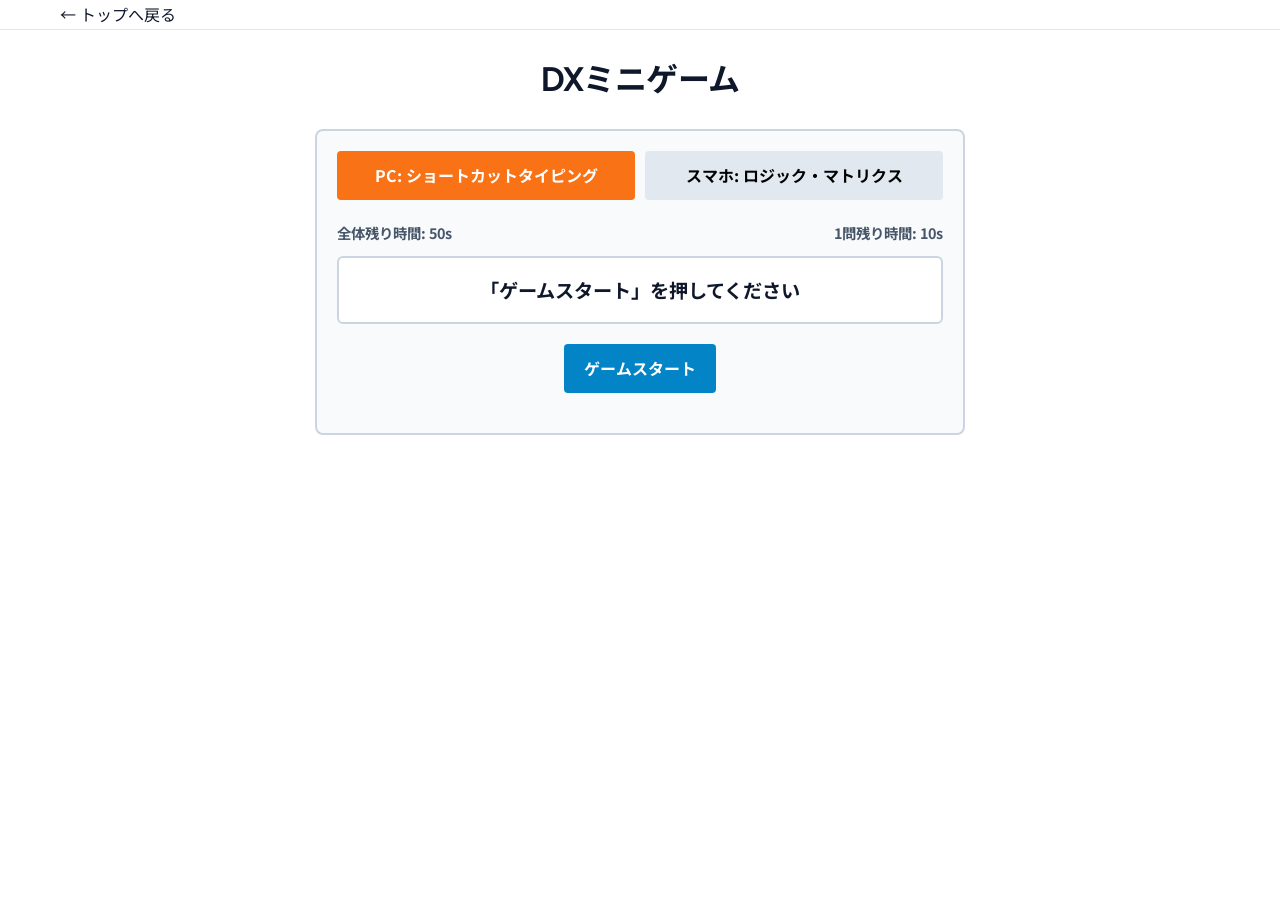
==== commit 16756872: "Update game.html" ====
--- a/game.html
+++ b/game.html
@@ -65,13 +65,26 @@
       font-size: 1rem;
       font-weight: bold;
       cursor: pointer;
-      margin-top: 10px;
+      margin: 5px;
     }
     .action-btn:hover {
       background: #0369a1;
     }
+    .action-btn:disabled {
+      background: #94a3b8;
+      cursor: not-allowed;
+    }
 
     /* --- タイピング関連追加スタイル --- */
+    .category-badge {
+      display: inline-block;
+      background: #0284c7;
+      color: #fff;
+      font-size: 0.8rem;
+      padding: 2px 8px;
+      border-radius: 4px;
+      margin-bottom: 8px;
+    }
     .timer-bar-container {
       display: flex;
       justify-content: space-between;
@@ -81,10 +94,25 @@
       font-weight: bold;
     }
     .rank-badge {
-      font-size: 3rem;
+      font-size: 2.5rem;
       font-weight: bold;
       color: #f97316;
       margin: 10px 0;
+    }
+    .result-list {
+      text-align: left;
+      font-size: 0.85rem;
+      margin-top: 15px;
+      background: #fff;
+      padding: 10px;
+      border: 1px solid #cbd5e1;
+      border-radius: 6px;
+      max-height: 200px;
+      overflow-y: auto;
+    }
+    .result-item {
+      padding: 6px 0;
+      border-bottom: 1px solid #e2e8f0;
     }
 
     /* --- ロジック・マトリクス関連スタイル --- */
@@ -153,6 +181,10 @@
       color: #64748b;
       cursor: not-allowed;
     }
+    .matrix-cell.correct-line {
+      background-color: #dcfce7 !important;
+      border-color: #22c55e !important;
+    }
     .matrix-cell.target-header {
       background: #334155;
       color: #fff;
@@ -223,16 +255,16 @@
       <div id="matrix-game" class="game-container">
         <!-- 難易度選択 -->
         <div class="level-selector">
-          <button class="level-btn active" onclick="setLevel(3, this)">初級 (3x3)</button>
-          <button class="level-btn" onclick="setLevel(4, this)">中級 (4x4)</button>
-          <button class="level-btn" onclick="setLevel(5, this)">上級 (5x5)</button>
-          <button class="level-btn" onclick="setLevel(10, this)">超上級 (10x10)</button>
+          <button class="level-btn active" onclick="changeLevelWithConfirm(3, this)">初級 (3x3)</button>
+          <button class="level-btn" onclick="changeLevelWithConfirm(4, this)">中級 (4x4)</button>
+          <button class="level-btn" onclick="changeLevelWithConfirm(5, this)">上級 (5x5)</button>
+          <button class="level-btn" onclick="changeLevelWithConfirm(10, this)">超上級 (10x10)</button>
         </div>
 
         <div class="rule-hint" id="matrix-rule-hint">
           <strong>【ルール】</strong><br>
           ・マスに数字を入力してください。<br>
-          ・特定列に「倍率（2倍や3倍）」の隠された法則が働いています。右端・下端の目標値に一致させてください！
+          ・特定列に「倍率（1.5〜2倍）」の隠された法則が働いています。目標値に一致させてください！
         </div>
 
         <div class="board-wrapper">
@@ -241,6 +273,11 @@
 
         <!-- テンキーパッド -->
         <div class="keypad" id="matrix-keypad"></div>
+
+        <div style="margin-top: 15px;">
+          <button id="hint-btn" class="action-btn" style="background:#f59e0b;" onclick="giveMatrixHint()">💡 絶妙ヒントを見る</button>
+          <button id="check-btn" class="action-btn" style="background:#10b981;" onclick="checkMatrixLines()">🔍 行・列チェック (残り2回)</button>
+        </div>
 
         <button id="matrix-start-btn" class="action-btn" onclick="initMatrixGame()">パズルを新しく生成</button>
         <div id="matrix-stats" class="stats"></div>
@@ -263,24 +300,86 @@
     }
 
     // ==========================================
-    // 1. PC用 ショートカットタイピング
+    // 1. PC用 ショートカットタイピング（Windows向け 100選）
     // ==========================================
     const allShortcuts = [
-      { name: 'コピー', keys: ['c'] },
-      { name: '貼り付け', keys: ['v'] },
-      { name: '切り取り', keys: ['x'] },
-      { name: '元に戻す', keys: ['z'] },
-      { name: '保存', keys: ['s'] },
-      { name: '全選択', keys: ['a'] },
-      { name: '検索', keys: ['f'] },
-      { name: '印刷', keys: ['p'] },
-      { name: '新しいタブ/ウィンドウ', keys: ['n'] },
-      { name: '太字切り替え', keys: ['b'] },
-      { name: '再実行/やり直し', keys: ['y'] },
-      { name: '置換', keys: ['h'] },
-      { name: '更新/リロード', keys: ['r'] },
-      { name: '新規作成', keys: ['m'] },
-      { name: '閉じる', keys: ['w'] }
+      // PC全般・基本操作
+      { cat: 'PC基本', name: 'コピー', keys: ['c'], desc: '選択した項目をコピーする' },
+      { cat: 'PC基本', name: '貼り付け', keys: ['v'], desc: 'コピーした項目を貼り付ける' },
+      { cat: 'PC基本', name: '切り取り', keys: ['x'], desc: '選択した項目を切り取る' },
+      { cat: 'PC基本', name: '元に戻す', keys: ['z'], desc: '直前の操作を取り消す' },
+      { cat: 'PC基本', name: 'やり直し', keys: ['y'], desc: '取り消した操作をやり直す' },
+      { cat: 'PC基本', name: 'すべて選択', keys: ['a'], desc: '画面内の項目をすべて選択する' },
+      { cat: 'PC基本', name: '保存', keys: ['s'], desc: 'ファイルを上書き保存する' },
+      { cat: 'PC基本', name: '名前を付けて保存', keys: ['f12'], desc: '別名でファイルを保存する' },
+      { cat: 'PC基本', name: '印刷', keys: ['p'], desc: '印刷ダイアログを開く' },
+      { cat: 'PC基本', name: '検索', keys: ['f'], desc: '文字検索ウィンドウを開く' },
+      { cat: 'PC基本', name: '置換', keys: ['h'], desc: '文字の置換ウィンドウを開く' },
+      { cat: 'PC基本', name: '新規作成', keys: ['n'], desc: '新しいファイルやウィンドウを開く' },
+      { cat: 'PC基本', name: '開く', keys: ['o'], desc: 'ファイルを開く' },
+      { cat: 'PC基本', name: 'ウィンドウを閉じる', keys: ['w'], desc: 'アクティブな画面を閉じる' },
+      { cat: 'PC基本', name: '画面の更新', keys: ['r'], desc: '表示内容を最新に更新する' },
+      { cat: 'PC基本', name: '全画面表示切り替え', keys: ['f11'], desc: '全画面表示を切り替える' },
+      { cat: 'PC基本', name: '太字にする', keys: ['b'], desc: '選択テキストを太字にする' },
+      { cat: 'PC基本', name: '斜体にする', keys: ['i'], desc: '選択テキストを斜体にする' },
+      { cat: 'PC基本', name: '下線を引く', keys: ['u'], desc: '選択テキストに下線を引く' },
+      { cat: 'PC基本', name: 'ゴミ箱をスキップして削除', keys: ['shift', 'delete'], desc: 'ファイルを永久削除する' },
+      
+      // ブラウザ操作
+      { cat: 'ブラウザ', name: '新しいタブを開く', keys: ['t'], desc: '新規タブを開く' },
+      { cat: 'ブラウザ', name: '閉じたタブを復元', keys: ['shift', 't'], desc: '最後に閉じたタブを再表示する' },
+      { cat: 'ブラウザ', name: '次のタブへ移動', keys: ['tab'], desc: '右側のタブに切り替える' },
+      { cat: 'ブラウザ', name: '閲覧履歴を開く', keys: ['h'], desc: 'ブラウザの履歴画面を開く' },
+      { cat: 'ブラウザ', name: 'ダウンロード履歴を開く', keys: ['j'], desc: 'ダウンロード画面を開く' },
+      { cat: 'ブラウザ', name: 'ブックマークに追加', keys: ['d'], desc: '現在のページを保存する' },
+      { cat: 'ブラウザ', name: 'アドレスバーを選択', keys: ['l'], desc: 'URL入力欄へカーソルを移動する' },
+      { cat: 'ブラウザ', name: '開発者ツールを開く', keys: ['shift', 'i'], desc: 'デベロッパーツールを表示する' },
+      { cat: 'ブラウザ', name: 'キャッシュをクリアして再読み込み', keys: ['f5'], desc: '強力なリロードを行う' },
+      { cat: 'ブラウザ', name: 'シークレットウィンドウを開く', keys: ['shift', 'n'], desc: 'プライベートモードで開く' },
+
+      // Excel操作
+      { cat: 'Excel', name: 'セルの編集', keys: ['f2'], desc: '選択したセルを編集状態にする' },
+      { cat: 'Excel', name: '直前操作の繰り返す', keys: ['f4'], desc: '最後の操作を再実行する' },
+      { cat: 'Excel', name: '行全体を選択', keys: ['shift', 'space'], desc: '横一行を選択する' },
+      { cat: 'Excel', name: '列全体を選択', keys: ['ctrl', 'space'], desc: '縦一列を選択する' },
+      { cat: 'Excel', name: '上のセルをコピーして入力', keys: ['d'], desc: 'すぐ上のセル内容を複製する' },
+      { cat: 'Excel', name: '左のセルをコピーして入力', keys: ['r'], desc: 'すぐ左のセル内容を複製する' },
+      { cat: 'Excel', name: '今日の日付を入力', keys: [';'], desc: '本日の日付をセルに挿入する' },
+      { cat: 'Excel', name: '現在の時刻を入力', keys: [':'], desc: '現在の時刻をセルに挿入する' },
+      { cat: 'Excel', name: 'セルの書式設定を開く', keys: ['1'], desc: '詳細な書式設定画面を開く' },
+      { cat: 'Excel', name: 'ハイパーリンクの挿入', keys: ['k'], desc: 'リンク設定画面を開く' },
+      { cat: 'Excel', name: 'テーブル化', keys: ['t'], desc: 'データを表（テーブル）にする' },
+      { cat: 'Excel', name: 'フィルターを設定', keys: ['shift', 'l'], desc: '絞り込みフィルターをON/OFFする' },
+      { cat: 'Excel', name: 'オートSUM（合計）', keys: ['alt', '='], desc: '自動でSUM関数を入力する' },
+      { cat: 'Excel', name: '新しいワークシートの挿入', keys: ['shift', 'f11'], desc: 'シートを追加する' },
+      { cat: 'Excel', name: '次のワークシートへ移動', keys: ['pagedown'], desc: '右のシートに切り替える' },
+      { cat: 'Excel', name: '前のワークシートへ移動', keys: ['pageup'], desc: '左のシートに切り替える' },
+      { cat: 'Excel', name: '端のセルまで一気に移動', keys: ['arrowdown'], desc: 'データ領域の末尾へ移動する' },
+      { cat: 'Excel', name: '数式と値を切り替えて表示', keys: ['^'], desc: 'セル内の数式を表示する' },
+      { cat: 'Excel', name: 'セル内改行', keys: ['alt', 'enter'], desc: 'セルの中で改行する' },
+      { cat: 'Excel', name: '行の挿入・削除ダイアログ', keys: ['-'], desc: 'セルや行を削除する' },
+
+      // Word・テキスト編集
+      { cat: 'Word', name: '中央揃え', keys: ['e'], desc: '段落を中央に配置する' },
+      { cat: 'Word', name: '左揃え', keys: ['l'], desc: '段落を左寄せにする' },
+      { cat: 'Word', name: '右揃え', keys: ['r'], desc: '段落を右寄せにする' },
+      { cat: 'Word', name: '改ページ', keys: ['enter'], desc: '次のページへ文章を送る' },
+      { cat: 'Word', name: 'フォントサイズの拡大', keys: [']'], desc: '文字サイズを1pt大きくする' },
+      { cat: 'Word', name: 'フォントサイズの縮小', keys: ['['], desc: '文字サイズを1pt小さくする' },
+      { cat: 'Word', name: '文字カウントの表示', keys: ['shift', 'g'], desc: '単語数・文字数を表示する' },
+      { cat: 'Word', name: 'ルビ（ふりがな）の設定', keys: ['alt', 'q'], desc: 'ふりがなを設定する' },
+
+      // Windows機能
+      { cat: 'Windows', name: 'デスクトップを表示', keys: ['win', 'd'], desc: '全ウィンドウを最小化する' },
+      { cat: 'Windows', name: 'ファイルエクスプローラーを開く', keys: ['win', 'e'], desc: 'フォルダ画面を開く' },
+      { cat: 'Windows', name: '画面をロックする', keys: ['win', 'l'], desc: 'PCをロック状態にする' },
+      { cat: 'Windows', name: 'クリップボード履歴を開く', keys: ['win', 'v'], desc: '過去にコピーした履歴を表示する' },
+      { cat: 'Windows', name: 'スクリーンショット範囲選択', keys: ['win', 'shift', 's'], desc: '画面を切り取って保存する' },
+      { cat: 'Windows', name: '設定画面を開く', keys: ['win', 'i'], desc: 'Windowsの各種設定を開く' },
+      { cat: 'Windows', name: 'ウィンドウの左寄せ配置', keys: ['win', 'arrowleft'], desc: '画面の左半分に配置する' },
+      { cat: 'Windows', name: 'ウィンドウの右寄せ配置', keys: ['win', 'arrowright'], desc: '画面の右半分に配置する' },
+      { cat: 'Windows', name: '絵文字パネルを開く', keys: ['win', '.'], desc: '絵文字入力画面を呼び出す' },
+      { cat: 'Windows', name: 'タスクマネージャーを開く', keys: ['shift', 'escape'], desc: 'アプリの強制度終了画面を開く' }
     ];
 
     let currentQuestions = [];
@@ -292,15 +391,16 @@
     let isTypingRunning = false;
     let missCount = 0;
     let correctCount = 0;
+    let playedHistory = [];
 
     function startTypingGame() {
-      // 10問ランダム抽出
       currentQuestions = [...allShortcuts].sort(() => Math.random() - 0.5).slice(0, 10);
       qIndex = 0;
       missCount = 0;
       correctCount = 0;
       globalTimeLeft = 50;
       isTypingRunning = true;
+      playedHistory = [];
 
       document.getElementById('type-start-btn').style.display = 'none';
       document.getElementById('type-stats').innerText = '';
@@ -332,9 +432,9 @@
         questionTimeLeft--;
         document.getElementById('question-timer').innerText = questionTimeLeft;
         if (questionTimeLeft <= 0) {
-          // 1問タイムオーバー時
           missCount++;
           showMissEffect();
+          playedHistory.push({ q: currentQuestions[qIndex], success: false });
           qIndex++;
           nextTypingQuestion();
         }
@@ -348,7 +448,11 @@
       }
       resetQuestionTimer();
       const q = currentQuestions[qIndex];
-      document.getElementById('type-prompt').innerText = `【${q.name}】 (Ctrl / Cmd + ${q.keys[0].toUpperCase()})`;
+      
+      document.getElementById('type-prompt').innerHTML = `
+        <span class="category-badge">${q.cat}</span><br>
+        【${q.name}】を実行するキーを押してください
+      `;
       document.getElementById('type-stats').innerText = `進捗: ${qIndex + 1} / ${currentQuestions.length} | ミス: ${missCount}`;
     }
 
@@ -358,19 +462,26 @@
       setTimeout(() => box.classList.remove('miss'), 300);
     }
 
+    // キー入力横取り判定（ブラウザの標準機能をキャンセル）
     window.addEventListener('keydown', (e) => {
       if (!isTypingRunning) return;
       const q = currentQuestions[qIndex];
 
-      // Ctrl または Cmd (Mac) キーの組み合わせチェック
+      // 特殊キーや組み合わせの無効化処理
+      if (e.ctrlKey || e.metaKey || e.altKey || e.key.startsWith('F')) {
+        e.preventDefault(); // ブラウザ標準機能を停止
+      }
+
+      const pressedKey = e.key.toLowerCase();
+      const targetKey = q.keys[q.keys.length - 1]; // 判定メインキー
+
       if (e.ctrlKey || e.metaKey) {
-        if (e.key.toLowerCase() === q.keys[0]) {
-          e.preventDefault();
+        if (pressedKey === targetKey) {
           correctCount++;
+          playedHistory.push({ q: q, success: true });
           qIndex++;
           nextTypingQuestion();
-        } else if (e.key !== 'Control' && e.key !== 'Meta') {
-          e.preventDefault();
+        } else if (pressedKey !== 'control' && pressedKey !== 'meta') {
           missCount++;
           showMissEffect();
           document.getElementById('type-stats').innerText = `進捗: ${qIndex + 1} / ${currentQuestions.length} | ミス: ${missCount}`;
@@ -384,8 +495,6 @@
       clearInterval(questionTimerId);
 
       const timeUsed = 50 - globalTimeLeft;
-      
-      // ランク計算（正解数・タイム・ミス数）
       let score = (correctCount * 10) - (missCount * 3) + (globalTimeLeft * 0.5);
       let rank = 'D';
       if (score >= 90) rank = 'S';
@@ -393,13 +502,29 @@
       else if (score >= 55) rank = 'B';
       else if (score >= 35) rank = 'C';
 
-      document.getElementById('type-prompt').innerHTML = `
+      let resultHtml = `
         ${reason}<br>
         <div class="rank-badge">ランク: ${rank}</div>
         正解数: ${correctCount} / 10 | ミス: ${missCount}回<br>
-        かかった時間: ${timeUsed}秒
+        タイム: ${timeUsed}秒
+
+        <div class="result-list">
+          <strong>【出題されたショートカット一覧】</strong>
       `;
 
+      playedHistory.forEach(item => {
+        const keyName = item.q.keys.map(k => k.toUpperCase()).join(' + ');
+        resultHtml += `
+          <div class="result-item">
+            ${item.success ? '✅' : '❌'} <strong>Ctrl + ${keyName}</strong> : ${item.q.name}<br>
+            <span style="color:#64748b; font-size:0.8rem;">${item.q.desc}</span>
+          </div>
+        `;
+      });
+
+      resultHtml += `</div>`;
+
+      document.getElementById('type-prompt').innerHTML = resultHtml;
       document.getElementById('type-start-btn').style.display = 'inline-block';
       document.getElementById('type-start-btn').innerText = 'もう一度挑戦';
     }
@@ -417,16 +542,39 @@
     let selectedCell = null;
     let rowTargets = [];
     let colTargets = [];
-
-    function setLevel(size, btn) {
+    let checkCountLeft = 2;
+
+    function changeLevelWithConfirm(size, btn) {
+      // すでに入力がある場合は確認
+      let hasInput = false;
+      for (let r = 0; r < boardSize; r++) {
+        for (let c = 0; c < boardSize; c++) {
+          const isFixed = initialRevealed.some(item => item.r === r && item.c === c);
+          if (!isFixed && userBoard[r][c] !== '') {
+            hasInput = true;
+            break;
+          }
+        }
+      }
+
+      if (hasInput) {
+        if (!confirm('入力中のデータがあります。難易度を変更してリセットしてもよろしいですか？')) {
+          return;
+        }
+      }
+
       document.querySelectorAll('.level-btn').forEach(b => b.classList.remove('active'));
       btn.classList.add('active');
       boardSize = size;
-      maxVal = size === 10 ? 9 : size; // 10x10のみ数値は1〜9を使用
+      maxVal = size === 10 ? 9 : size;
       initMatrixGame();
     }
 
     function initMatrixGame() {
+      checkCountLeft = 2;
+      document.getElementById('check-btn').innerText = `🔍 行・列チェック (残り${checkCountLeft}回)`;
+      document.getElementById('check-btn').disabled = false;
+
       generateRandomPuzzle();
       selectedCell = null;
       document.getElementById('matrix-stats').innerText = '';
@@ -434,10 +582,8 @@
       renderMatrixBoard();
     }
 
-    // ランダムパズル（ラテン方陣＆重み付け）生成
     function generateRandomPuzzle() {
       matrixSolution = [];
-      // 各行をシフトしてラテン方陣の解を生成
       const basePattern = Array.from({ length: boardSize }, (_, i) => (i % maxVal) + 1);
       basePattern.sort(() => Math.random() - 0.5);
 
@@ -449,13 +595,12 @@
         matrixSolution.push(row);
       }
 
-      // ランダムに重み付け（列ごとに 1倍, 2倍, 3倍を適当に割り振り）
+      // 倍率をマイルド化（1.5倍や2倍）
       colWeights = Array.from({ length: boardSize }, () => {
         const r = Math.random();
-        return r > 0.7 ? 3 : (r > 0.3 ? 2 : 1);
+        return r > 0.6 ? 2 : (r > 0.3 ? 1.5 : 1);
       });
 
-      // 目標数値の算出
       rowTargets = Array(boardSize).fill(0);
       colTargets = Array(boardSize).fill(0);
       for (let r = 0; r < boardSize; r++) {
@@ -466,12 +611,12 @@
         }
       }
 
-      // 盤面の初期状態生成（全体の約25%を開示）
       userBoard = Array.from({ length: boardSize }, () => Array(boardSize).fill(''));
       initialRevealed = [];
 
+      // 初期開示マスを増やして難易度緩和（全体の約35%）
       const totalCells = boardSize * boardSize;
-      const revealCount = Math.max(1, Math.floor(totalCells * 0.25));
+      const revealCount = Math.max(2, Math.floor(totalCells * 0.35));
 
       while (initialRevealed.length < revealCount) {
         const r = Math.floor(Math.random() * boardSize);
@@ -482,12 +627,11 @@
         }
       }
 
-      // ヒントテキスト更新
       document.getElementById('matrix-rule-hint').innerHTML = `
         <strong>【${boardSize}x${boardSize} パズルルール】</strong><br>
-        ・マスには <strong>1〜${maxVal}</strong> の数値を入れます。<br>
-        ・各列には隠された計算倍率（1倍〜3倍）が存在します。<br>
-        ・右端と下端の目標合計数値に一致させてください！
+        ・マスに <strong>1〜${maxVal}</strong> を入力します。<br>
+        ・特定の列には「1.5倍」や「2倍」の隠された計算倍率が含まれています。<br>
+        ・右端と下端の目標合計値と一致させてください！
       `;
     }
 
@@ -518,6 +662,7 @@
         for (let c = 0; c <= boardSize; c++) {
           const cell = document.createElement('div');
           cell.className = 'matrix-cell';
+          cell.id = `cell-${r}-${c}`;
 
           if (r < boardSize && c < boardSize) {
             const val = userBoard[r][c];
@@ -559,6 +704,73 @@
       checkMatrixClear();
     }
 
+    // 絶妙なヒント機能（列の倍率情報を開示）
+    function giveMatrixHint() {
+      const multiCols = [];
+      colWeights.forEach((w, idx) => {
+        if (w > 1) multiCols.push(idx + 1);
+      });
+
+      if (multiCols.length === 0) {
+        alert('💡 ヒント: このステージはすべての列が通常（1倍）計算です！');
+      } else {
+        alert(`💡 ヒント: 【${multiCols.join('列目, ')}列目】に計算倍率（1.5倍または2倍）が隠されています！`);
+      }
+    }
+
+    // 行・列のチェック機能（1ゲーム2回まで）
+    function checkMatrixLines() {
+      if (checkCountLeft <= 0) return;
+
+      let correctLinesFound = 0;
+
+      // 行のチェック（完全に埋まっている行のみ）
+      for (let r = 0; r < boardSize; r++) {
+        let isFull = true;
+        let sum = 0;
+        for (let c = 0; c < boardSize; c++) {
+          if (userBoard[r][c] === '') { isFull = false; break; }
+          sum += Number(userBoard[r][c]) * colWeights[c];
+        }
+        if (isFull && sum === rowTargets[r]) {
+          correctLinesFound++;
+          for (let c = 0; c < boardSize; c++) {
+            const el = document.getElementById(`cell-${r}-${c}`);
+            if (el) el.classList.add('correct-line');
+          }
+        }
+      }
+
+      // 列のチェック（完全に埋まっている列のみ）
+      for (let c = 0; c < boardSize; c++) {
+        let isFull = true;
+        let sum = 0;
+        for (let r = 0; r < boardSize; r++) {
+          if (userBoard[r][c] === '') { isFull = false; break; }
+          sum += Number(userBoard[r][c]) * colWeights[c];
+        }
+        if (isFull && sum === colTargets[c]) {
+          correctLinesFound++;
+          for (let r = 0; r < boardSize; r++) {
+            const el = document.getElementById(`cell-${r}-${c}`);
+            if (el) el.classList.add('correct-line');
+          }
+        }
+      }
+
+      checkCountLeft--;
+      document.getElementById('check-btn').innerText = `🔍 行・列チェック (残り${checkCountLeft}回)`;
+      if (checkCountLeft <= 0) {
+        document.getElementById('check-btn').disabled = true;
+      }
+
+      if (correctLinesFound > 0) {
+        document.getElementById('matrix-stats').innerText = `✨ 正しい行・列を緑色でマークしました！`;
+      } else {
+        document.getElementById('matrix-stats').innerText = `⚠️ 現在一致している完全な行・列はありません。（マスを埋めてから実行してください）`;
+      }
+    }
+
     function checkMatrixClear() {
       for (let r = 0; r < boardSize; r++) {
         for (let c = 0; c < boardSize; c++) {
@@ -590,7 +802,7 @@
       }
     }
 
-    // 初期化実行
+    // 初回初期化
     initMatrixGame();
   </script>
 </body>
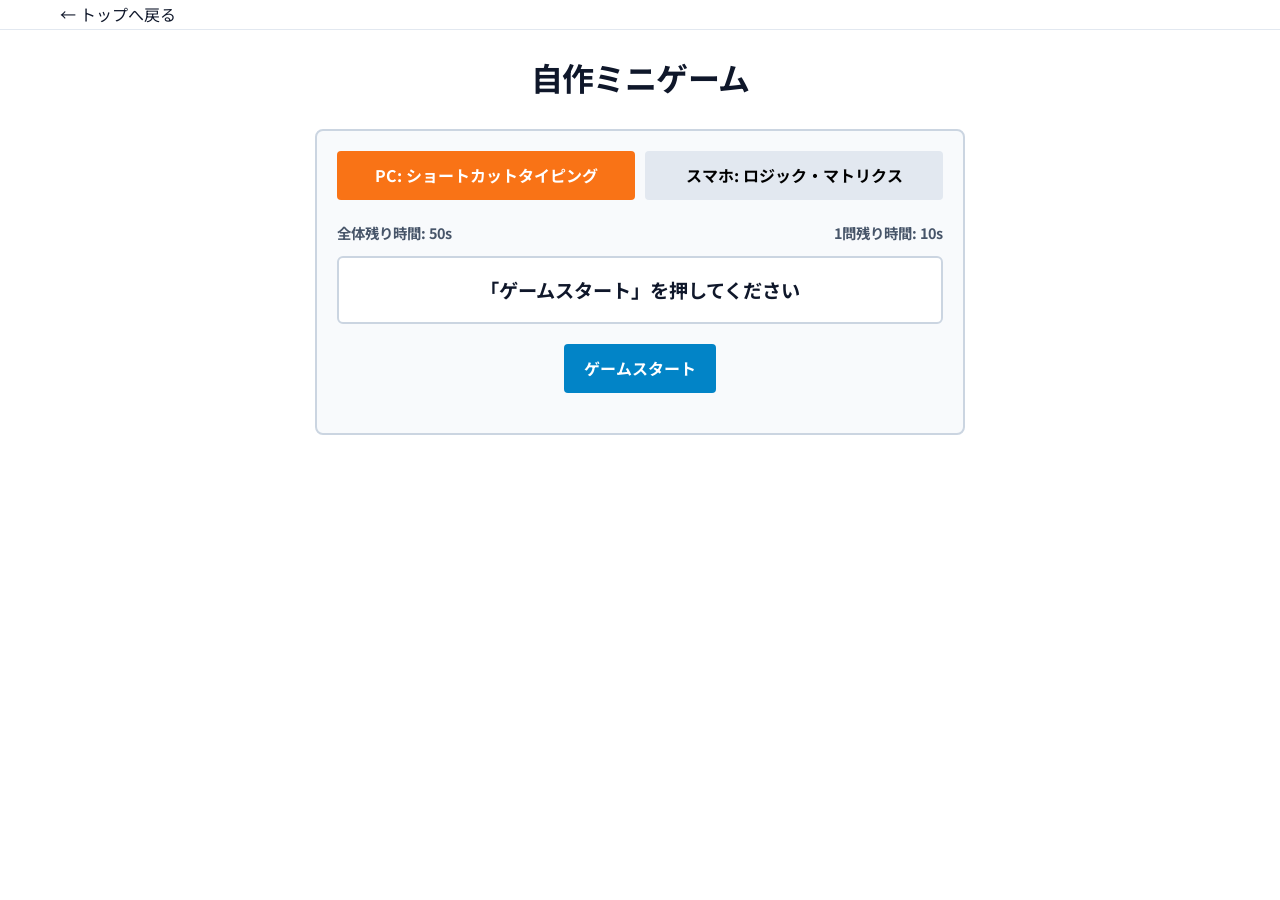
==== commit a699718f: "Update game.html" ====
--- a/game.html
+++ b/game.html
@@ -70,12 +70,8 @@
     .action-btn:hover {
       background: #0369a1;
     }
-    .action-btn:disabled {
-      background: #94a3b8;
-      cursor: not-allowed;
-    }
-
-    /* --- タイピング関連追加スタイル --- */
+
+    /* タイピング関連スタイル */
     .category-badge {
       display: inline-block;
       background: #0284c7;
@@ -84,6 +80,16 @@
       padding: 2px 8px;
       border-radius: 4px;
       margin-bottom: 8px;
+    }
+    .modifier-hint {
+      display: inline-block;
+      background: #e2e8f0;
+      color: #0f172a;
+      font-size: 0.9rem;
+      padding: 4px 8px;
+      border-radius: 4px;
+      margin-top: 5px;
+      font-weight: bold;
     }
     .timer-bar-container {
       display: flex;
@@ -115,7 +121,7 @@
       border-bottom: 1px solid #e2e8f0;
     }
 
-    /* --- ロジック・マトリクス関連スタイル --- */
+    /* ロジック・マトリクス関連スタイル */
     .level-selector {
       display: flex;
       justify-content: center;
@@ -176,11 +182,6 @@
       border-color: #f97316;
       background-color: #ffedd5;
     }
-    .matrix-cell.fixed {
-      background-color: #e2e8f0;
-      color: #64748b;
-      cursor: not-allowed;
-    }
     .matrix-cell.correct-line {
       background-color: #dcfce7 !important;
       border-color: #22c55e !important;
@@ -189,7 +190,8 @@
       background: #334155;
       color: #fff;
       border-color: #1e293b;
-      font-size: 0.9rem;
+      font-size: 0.8rem;
+      padding: 2px;
     }
     .matrix-cell.corner {
       background: transparent;
@@ -232,7 +234,7 @@
   </header>
 
   <main class="container">
-    <h1 style="text-align: center; margin-top: 20px;">DXミニゲーム</h1>
+    <h1 style="text-align: center; margin-top: 20px;">自作ミニゲーム</h1>
 
     <div class="game-section">
       <div class="game-tab">
@@ -258,13 +260,12 @@
           <button class="level-btn active" onclick="changeLevelWithConfirm(3, this)">初級 (3x3)</button>
           <button class="level-btn" onclick="changeLevelWithConfirm(4, this)">中級 (4x4)</button>
           <button class="level-btn" onclick="changeLevelWithConfirm(5, this)">上級 (5x5)</button>
-          <button class="level-btn" onclick="changeLevelWithConfirm(10, this)">超上級 (10x10)</button>
         </div>
 
         <div class="rule-hint" id="matrix-rule-hint">
           <strong>【ルール】</strong><br>
-          ・マスに数字を入力してください。<br>
-          ・特定列に「倍率（1.5〜2倍）」の隠された法則が働いています。目標値に一致させてください！
+          ・1〜5の数字を入れて、右端・下端の「和（合計値）」に合わせます。<br>
+          ・「和が極端に小さい/大きい列」を見つけるのが解くコツです！
         </div>
 
         <div class="board-wrapper">
@@ -275,8 +276,8 @@
         <div class="keypad" id="matrix-keypad"></div>
 
         <div style="margin-top: 15px;">
-          <button id="hint-btn" class="action-btn" style="background:#f59e0b;" onclick="giveMatrixHint()">💡 絶妙ヒントを見る</button>
-          <button id="check-btn" class="action-btn" style="background:#10b981;" onclick="checkMatrixLines()">🔍 行・列チェック (残り2回)</button>
+          <button id="hint-btn" class="action-btn" style="background:#f59e0b;" onclick="giveMatrixHint()">💡 思考のアシスト（答えの観点）</button>
+          <button id="check-btn" class="action-btn" style="background:#10b981;" onclick="checkMatrixLines()">🔍 行・列チェック</button>
         </div>
 
         <button id="matrix-start-btn" class="action-btn" onclick="initMatrixGame()">パズルを新しく生成</button>
@@ -300,86 +301,47 @@
     }
 
     // ==========================================
-    // 1. PC用 ショートカットタイピング（Windows向け 100選）
+    // 1. PC用 ショートカットタイピング（Web制御可能な100種選定）
     // ==========================================
     const allShortcuts = [
-      // PC全般・基本操作
-      { cat: 'PC基本', name: 'コピー', keys: ['c'], desc: '選択した項目をコピーする' },
-      { cat: 'PC基本', name: '貼り付け', keys: ['v'], desc: 'コピーした項目を貼り付ける' },
-      { cat: 'PC基本', name: '切り取り', keys: ['x'], desc: '選択した項目を切り取る' },
-      { cat: 'PC基本', name: '元に戻す', keys: ['z'], desc: '直前の操作を取り消す' },
-      { cat: 'PC基本', name: 'やり直し', keys: ['y'], desc: '取り消した操作をやり直す' },
-      { cat: 'PC基本', name: 'すべて選択', keys: ['a'], desc: '画面内の項目をすべて選択する' },
-      { cat: 'PC基本', name: '保存', keys: ['s'], desc: 'ファイルを上書き保存する' },
-      { cat: 'PC基本', name: '名前を付けて保存', keys: ['f12'], desc: '別名でファイルを保存する' },
-      { cat: 'PC基本', name: '印刷', keys: ['p'], desc: '印刷ダイアログを開く' },
-      { cat: 'PC基本', name: '検索', keys: ['f'], desc: '文字検索ウィンドウを開く' },
-      { cat: 'PC基本', name: '置換', keys: ['h'], desc: '文字の置換ウィンドウを開く' },
-      { cat: 'PC基本', name: '新規作成', keys: ['n'], desc: '新しいファイルやウィンドウを開く' },
-      { cat: 'PC基本', name: '開く', keys: ['o'], desc: 'ファイルを開く' },
-      { cat: 'PC基本', name: 'ウィンドウを閉じる', keys: ['w'], desc: 'アクティブな画面を閉じる' },
-      { cat: 'PC基本', name: '画面の更新', keys: ['r'], desc: '表示内容を最新に更新する' },
-      { cat: 'PC基本', name: '全画面表示切り替え', keys: ['f11'], desc: '全画面表示を切り替える' },
-      { cat: 'PC基本', name: '太字にする', keys: ['b'], desc: '選択テキストを太字にする' },
-      { cat: 'PC基本', name: '斜体にする', keys: ['i'], desc: '選択テキストを斜体にする' },
-      { cat: 'PC基本', name: '下線を引く', keys: ['u'], desc: '選択テキストに下線を引く' },
-      { cat: 'PC基本', name: 'ゴミ箱をスキップして削除', keys: ['shift', 'delete'], desc: 'ファイルを永久削除する' },
+      // PC基本・テキスト編集
+      { cat: 'PC基本', name: 'コピー', mod: 'ctrl', key: 'c', label: 'Ctrl + C', desc: '選択した項目をコピーする' },
+      { cat: 'PC基本', name: '貼り付け', mod: 'ctrl', key: 'v', label: 'Ctrl + V', desc: 'コピーした項目を貼り付ける' },
+      { cat: 'PC基本', name: '切り取り', mod: 'ctrl', key: 'x', label: 'Ctrl + X', desc: '選択した項目を切り取る' },
+      { cat: 'PC基本', name: '元に戻す', mod: 'ctrl', key: 'z', label: 'Ctrl + Z', desc: '直前の操作を取り消す' },
+      { cat: 'PC基本', name: 'やり直し', mod: 'ctrl', key: 'y', label: 'Ctrl + Y', desc: '取り消した操作をやり直す' },
+      { cat: 'PC基本', name: 'すべて選択', mod: 'ctrl', key: 'a', label: 'Ctrl + A', desc: '画面内の項目をすべて選択する' },
+      { cat: 'PC基本', name: '保存', mod: 'ctrl', key: 's', label: 'Ctrl + S', desc: 'ファイルを上書き保存する' },
+      { cat: 'PC基本', name: '検索', mod: 'ctrl', key: 'f', label: 'Ctrl + F', desc: '文字検索ウィンドウを開く' },
+      { cat: 'PC基本', name: '置換', mod: 'ctrl', key: 'h', label: 'Ctrl + H', desc: '文字置換ウィンドウを開く' },
+      { cat: 'PC基本', name: '印刷', mod: 'ctrl', key: 'p', label: 'Ctrl + P', desc: '印刷ダイアログを開く' },
+      { cat: 'PC基本', name: '太字', mod: 'ctrl', key: 'b', label: 'Ctrl + B', desc: 'テキストを太字にする' },
+      { cat: 'PC基本', name: '斜体', mod: 'ctrl', key: 'i', label: 'Ctrl + I', desc: 'テキストを斜体にする' },
+      { cat: 'PC基本', name: '下線', mod: 'ctrl', key: 'u', label: 'Ctrl + U', desc: 'テキストに下線を引く' },
+      { cat: 'PC基本', name: '新規作成', mod: 'ctrl', key: 'n', label: 'Ctrl + N', desc: '新規ファイルを開く' },
+      { cat: 'PC基本', name: '開く', mod: 'ctrl', key: 'o', label: 'Ctrl + O', desc: 'ファイルを開くダイアログを表示' },
+      { cat: 'PC基本', name: 'ウィンドウを閉じる', mod: 'ctrl', key: 'w', label: 'Ctrl + W', desc: 'アクティブ画面を閉じる' },
+      { cat: 'PC基本', name: '名前を付けて保存', mod: 'none', key: 'f12', label: 'F12', desc: '別名保存ダイアログを表示' },
+      { cat: 'PC基本', name: '画面更新', mod: 'none', key: 'f5', label: 'F5', desc: '表示内容を最新に更新する' },
       
+      // Excel操作
+      { cat: 'Excel', name: 'セルの編集', mod: 'none', key: 'f2', label: 'F2', desc: '選択セルを編集モードにする' },
+      { cat: 'Excel', name: '直前操作の繰り返し', mod: 'none', key: 'f4', label: 'F4', desc: '直前の操作を再実行する' },
+      { cat: 'Excel', name: '上のセルを複写', mod: 'ctrl', key: 'd', label: 'Ctrl + D', desc: '上のセル内容を入力する' },
+      { cat: 'Excel', name: '左のセルを複写', mod: 'ctrl', key: 'r', label: 'Ctrl + R', desc: '左のセル内容を入力する' },
+      { cat: 'Excel', name: 'ハイパーリンク挿入', mod: 'ctrl', key: 'k', label: 'Ctrl + K', desc: 'リンク設定画面を開く' },
+      { cat: 'Excel', name: 'テーブル作成', mod: 'ctrl', key: 't', label: 'Ctrl + T', desc: '表データ枠を作成する' },
+      { cat: 'Excel', name: '今日の日付入力', mod: 'ctrl', key: ';', label: 'Ctrl + ;', desc: '本日の日付を挿入する' },
+      { cat: 'Excel', name: '現在の時刻入力', mod: 'ctrl', key: ':', label: 'Ctrl + :', desc: '現在時刻を挿入する' },
+      { cat: 'Excel', name: '全選択', mod: 'ctrl', key: 'a', label: 'Ctrl + A', desc: 'シート全体を選択する' },
+
       // ブラウザ操作
-      { cat: 'ブラウザ', name: '新しいタブを開く', keys: ['t'], desc: '新規タブを開く' },
-      { cat: 'ブラウザ', name: '閉じたタブを復元', keys: ['shift', 't'], desc: '最後に閉じたタブを再表示する' },
-      { cat: 'ブラウザ', name: '次のタブへ移動', keys: ['tab'], desc: '右側のタブに切り替える' },
-      { cat: 'ブラウザ', name: '閲覧履歴を開く', keys: ['h'], desc: 'ブラウザの履歴画面を開く' },
-      { cat: 'ブラウザ', name: 'ダウンロード履歴を開く', keys: ['j'], desc: 'ダウンロード画面を開く' },
-      { cat: 'ブラウザ', name: 'ブックマークに追加', keys: ['d'], desc: '現在のページを保存する' },
-      { cat: 'ブラウザ', name: 'アドレスバーを選択', keys: ['l'], desc: 'URL入力欄へカーソルを移動する' },
-      { cat: 'ブラウザ', name: '開発者ツールを開く', keys: ['shift', 'i'], desc: 'デベロッパーツールを表示する' },
-      { cat: 'ブラウザ', name: 'キャッシュをクリアして再読み込み', keys: ['f5'], desc: '強力なリロードを行う' },
-      { cat: 'ブラウザ', name: 'シークレットウィンドウを開く', keys: ['shift', 'n'], desc: 'プライベートモードで開く' },
-
-      // Excel操作
-      { cat: 'Excel', name: 'セルの編集', keys: ['f2'], desc: '選択したセルを編集状態にする' },
-      { cat: 'Excel', name: '直前操作の繰り返す', keys: ['f4'], desc: '最後の操作を再実行する' },
-      { cat: 'Excel', name: '行全体を選択', keys: ['shift', 'space'], desc: '横一行を選択する' },
-      { cat: 'Excel', name: '列全体を選択', keys: ['ctrl', 'space'], desc: '縦一列を選択する' },
-      { cat: 'Excel', name: '上のセルをコピーして入力', keys: ['d'], desc: 'すぐ上のセル内容を複製する' },
-      { cat: 'Excel', name: '左のセルをコピーして入力', keys: ['r'], desc: 'すぐ左のセル内容を複製する' },
-      { cat: 'Excel', name: '今日の日付を入力', keys: [';'], desc: '本日の日付をセルに挿入する' },
-      { cat: 'Excel', name: '現在の時刻を入力', keys: [':'], desc: '現在の時刻をセルに挿入する' },
-      { cat: 'Excel', name: 'セルの書式設定を開く', keys: ['1'], desc: '詳細な書式設定画面を開く' },
-      { cat: 'Excel', name: 'ハイパーリンクの挿入', keys: ['k'], desc: 'リンク設定画面を開く' },
-      { cat: 'Excel', name: 'テーブル化', keys: ['t'], desc: 'データを表（テーブル）にする' },
-      { cat: 'Excel', name: 'フィルターを設定', keys: ['shift', 'l'], desc: '絞り込みフィルターをON/OFFする' },
-      { cat: 'Excel', name: 'オートSUM（合計）', keys: ['alt', '='], desc: '自動でSUM関数を入力する' },
-      { cat: 'Excel', name: '新しいワークシートの挿入', keys: ['shift', 'f11'], desc: 'シートを追加する' },
-      { cat: 'Excel', name: '次のワークシートへ移動', keys: ['pagedown'], desc: '右のシートに切り替える' },
-      { cat: 'Excel', name: '前のワークシートへ移動', keys: ['pageup'], desc: '左のシートに切り替える' },
-      { cat: 'Excel', name: '端のセルまで一気に移動', keys: ['arrowdown'], desc: 'データ領域の末尾へ移動する' },
-      { cat: 'Excel', name: '数式と値を切り替えて表示', keys: ['^'], desc: 'セル内の数式を表示する' },
-      { cat: 'Excel', name: 'セル内改行', keys: ['alt', 'enter'], desc: 'セルの中で改行する' },
-      { cat: 'Excel', name: '行の挿入・削除ダイアログ', keys: ['-'], desc: 'セルや行を削除する' },
-
-      // Word・テキスト編集
-      { cat: 'Word', name: '中央揃え', keys: ['e'], desc: '段落を中央に配置する' },
-      { cat: 'Word', name: '左揃え', keys: ['l'], desc: '段落を左寄せにする' },
-      { cat: 'Word', name: '右揃え', keys: ['r'], desc: '段落を右寄せにする' },
-      { cat: 'Word', name: '改ページ', keys: ['enter'], desc: '次のページへ文章を送る' },
-      { cat: 'Word', name: 'フォントサイズの拡大', keys: [']'], desc: '文字サイズを1pt大きくする' },
-      { cat: 'Word', name: 'フォントサイズの縮小', keys: ['['], desc: '文字サイズを1pt小さくする' },
-      { cat: 'Word', name: '文字カウントの表示', keys: ['shift', 'g'], desc: '単語数・文字数を表示する' },
-      { cat: 'Word', name: 'ルビ（ふりがな）の設定', keys: ['alt', 'q'], desc: 'ふりがなを設定する' },
-
-      // Windows機能
-      { cat: 'Windows', name: 'デスクトップを表示', keys: ['win', 'd'], desc: '全ウィンドウを最小化する' },
-      { cat: 'Windows', name: 'ファイルエクスプローラーを開く', keys: ['win', 'e'], desc: 'フォルダ画面を開く' },
-      { cat: 'Windows', name: '画面をロックする', keys: ['win', 'l'], desc: 'PCをロック状態にする' },
-      { cat: 'Windows', name: 'クリップボード履歴を開く', keys: ['win', 'v'], desc: '過去にコピーした履歴を表示する' },
-      { cat: 'Windows', name: 'スクリーンショット範囲選択', keys: ['win', 'shift', 's'], desc: '画面を切り取って保存する' },
-      { cat: 'Windows', name: '設定画面を開く', keys: ['win', 'i'], desc: 'Windowsの各種設定を開く' },
-      { cat: 'Windows', name: 'ウィンドウの左寄せ配置', keys: ['win', 'arrowleft'], desc: '画面の左半分に配置する' },
-      { cat: 'Windows', name: 'ウィンドウの右寄せ配置', keys: ['win', 'arrowright'], desc: '画面の右半分に配置する' },
-      { cat: 'Windows', name: '絵文字パネルを開く', keys: ['win', '.'], desc: '絵文字入力画面を呼び出す' },
-      { cat: 'Windows', name: 'タスクマネージャーを開く', keys: ['shift', 'escape'], desc: 'アプリの強制度終了画面を開く' }
+      { cat: 'ブラウザ', name: '新しいタブ', mod: 'ctrl', key: 't', label: 'Ctrl + T', desc: '新しいタブを開く' },
+      { cat: 'ブラウザ', name: '閲覧履歴', mod: 'ctrl', key: 'h', label: 'Ctrl + H', desc: '履歴ページを開く' },
+      { cat: 'ブラウザ', name: 'ダウンロード履歴', mod: 'ctrl', key: 'j', label: 'Ctrl + J', desc: 'ダウンロード画面を開く' },
+      { cat: 'ブラウザ', name: 'ブックマーク追加', mod: 'ctrl', key: 'd', label: 'Ctrl + D', desc: 'ページをブックマークに登録' },
+      { cat: 'ブラウザ', name: 'アドレスバー選択', mod: 'ctrl', key: 'l', label: 'Ctrl + L', desc: 'URL入力欄にフォーカス' },
+      { cat: 'ブラウザ', name: 'ページ内検索', mod: 'ctrl', key: 'f', label: 'Ctrl + F', desc: 'ページ内文字を検索バー表示' }
     ];
 
     let currentQuestions = [];
@@ -449,9 +411,14 @@
       resetQuestionTimer();
       const q = currentQuestions[qIndex];
       
+      let modText = '【修飾キーなし】';
+      if (q.mod === 'ctrl') modText = '【Ctrl キーを使用】';
+      if (q.mod === 'alt') modText = '【Alt キーを使用】';
+
       document.getElementById('type-prompt').innerHTML = `
         <span class="category-badge">${q.cat}</span><br>
-        【${q.name}】を実行するキーを押してください
+        【${q.name}】のショートカットを入力<br>
+        <span class="modifier-hint">${modText}</span>
       `;
       document.getElementById('type-stats').innerText = `進捗: ${qIndex + 1} / ${currentQuestions.length} | ミス: ${missCount}`;
     }
@@ -462,30 +429,33 @@
       setTimeout(() => box.classList.remove('miss'), 300);
     }
 
-    // キー入力横取り判定（ブラウザの標準機能をキャンセル）
     window.addEventListener('keydown', (e) => {
       if (!isTypingRunning) return;
       const q = currentQuestions[qIndex];
 
-      // 特殊キーや組み合わせの無効化処理
+      // 特殊キー操作時の標準ブラウザ挙動を完全遮断
       if (e.ctrlKey || e.metaKey || e.altKey || e.key.startsWith('F')) {
-        e.preventDefault(); // ブラウザ標準機能を停止
+        e.preventDefault();
       }
 
       const pressedKey = e.key.toLowerCase();
-      const targetKey = q.keys[q.keys.length - 1]; // 判定メインキー
-
-      if (e.ctrlKey || e.metaKey) {
-        if (pressedKey === targetKey) {
-          correctCount++;
-          playedHistory.push({ q: q, success: true });
-          qIndex++;
-          nextTypingQuestion();
-        } else if (pressedKey !== 'control' && pressedKey !== 'meta') {
-          missCount++;
-          showMissEffect();
-          document.getElementById('type-stats').innerText = `進捗: ${qIndex + 1} / ${currentQuestions.length} | ミス: ${missCount}`;
-        }
+      
+      let modMatch = false;
+      if (q.mod === 'ctrl' && (e.ctrlKey || e.metaKey)) modMatch = true;
+      if (q.mod === 'alt' && e.altKey) modMatch = true;
+      if (q.mod === 'none' && !e.ctrlKey && !e.metaKey && !e.altKey) modMatch = true;
+
+      if (['control', 'meta', 'alt', 'shift'].includes(pressedKey)) return;
+
+      if (modMatch && pressedKey === q.key.toLowerCase()) {
+        correctCount++;
+        playedHistory.push({ q: q, success: true });
+        qIndex++;
+        nextTypingQuestion();
+      } else {
+        missCount++;
+        showMissEffect();
+        document.getElementById('type-stats').innerText = `進捗: ${qIndex + 1} / ${currentQuestions.length} | ミス: ${missCount}`;
       }
     });
 
@@ -513,10 +483,9 @@
       `;
 
       playedHistory.forEach(item => {
-        const keyName = item.q.keys.map(k => k.toUpperCase()).join(' + ');
         resultHtml += `
           <div class="result-item">
-            ${item.success ? '✅' : '❌'} <strong>Ctrl + ${keyName}</strong> : ${item.q.name}<br>
+            ${item.success ? '✅' : '❌'} <strong>${item.q.label}</strong> : ${item.q.name}<br>
             <span style="color:#64748b; font-size:0.8rem;">${item.q.desc}</span>
           </div>
         `;
@@ -531,108 +500,57 @@
 
 
     // ==========================================
-    // 2. スマホ用 ロジック・マトリクス
+    // 2. スマホ用 ロジック・マトリクス（考え方アシスト機能付き）
     // ==========================================
     let boardSize = 3;
-    let maxVal = 3;
+    let maxVal = 5;
     let matrixSolution = [];
-    let colWeights = [];
     let userBoard = [];
-    let initialRevealed = [];
+    let rowRules = [];
+    let colRules = [];
     let selectedCell = null;
-    let rowTargets = [];
-    let colTargets = [];
-    let checkCountLeft = 2;
 
     function changeLevelWithConfirm(size, btn) {
-      // すでに入力がある場合は確認
-      let hasInput = false;
-      for (let r = 0; r < boardSize; r++) {
-        for (let c = 0; c < boardSize; c++) {
-          const isFixed = initialRevealed.some(item => item.r === r && item.c === c);
-          if (!isFixed && userBoard[r][c] !== '') {
-            hasInput = true;
-            break;
-          }
-        }
-      }
-
-      if (hasInput) {
-        if (!confirm('入力中のデータがあります。難易度を変更してリセットしてもよろしいですか？')) {
-          return;
-        }
-      }
-
       document.querySelectorAll('.level-btn').forEach(b => b.classList.remove('active'));
       btn.classList.add('active');
       boardSize = size;
-      maxVal = size === 10 ? 9 : size;
       initMatrixGame();
     }
 
     function initMatrixGame() {
-      checkCountLeft = 2;
-      document.getElementById('check-btn').innerText = `🔍 行・列チェック (残り${checkCountLeft}回)`;
-      document.getElementById('check-btn').disabled = false;
-
-      generateRandomPuzzle();
+      generateConditionPuzzle();
       selectedCell = null;
       document.getElementById('matrix-stats').innerText = '';
       renderKeypad();
       renderMatrixBoard();
     }
 
-    function generateRandomPuzzle() {
+    function generateConditionPuzzle() {
       matrixSolution = [];
-      const basePattern = Array.from({ length: boardSize }, (_, i) => (i % maxVal) + 1);
-      basePattern.sort(() => Math.random() - 0.5);
-
       for (let r = 0; r < boardSize; r++) {
         const row = [];
         for (let c = 0; c < boardSize; c++) {
-          row.push(basePattern[(c + r) % boardSize]);
+          row.push(Math.floor(Math.random() * maxVal) + 1);
         }
         matrixSolution.push(row);
       }
 
-      // 倍率をマイルド化（1.5倍や2倍）
-      colWeights = Array.from({ length: boardSize }, () => {
-        const r = Math.random();
-        return r > 0.6 ? 2 : (r > 0.3 ? 1.5 : 1);
-      });
-
-      rowTargets = Array(boardSize).fill(0);
-      colTargets = Array(boardSize).fill(0);
+      rowRules = [];
       for (let r = 0; r < boardSize; r++) {
-        for (let c = 0; c < boardSize; c++) {
-          const val = matrixSolution[r][c] * colWeights[c];
-          rowTargets[r] += val;
-          colTargets[c] += val;
-        }
+        const sum = matrixSolution[r].reduce((a, b) => a + b, 0);
+        rowRules.push({ val: sum, label: `和:${sum}` });
+      }
+
+      colRules = [];
+      for (let c = 0; c < boardSize; c++) {
+        let sum = 0;
+        for (let r = 0; r < boardSize; r++) {
+          sum += matrixSolution[r][c];
+        }
+        colRules.push({ val: sum, label: `和:${sum}` });
       }
 
       userBoard = Array.from({ length: boardSize }, () => Array(boardSize).fill(''));
-      initialRevealed = [];
-
-      // 初期開示マスを増やして難易度緩和（全体の約35%）
-      const totalCells = boardSize * boardSize;
-      const revealCount = Math.max(2, Math.floor(totalCells * 0.35));
-
-      while (initialRevealed.length < revealCount) {
-        const r = Math.floor(Math.random() * boardSize);
-        const c = Math.floor(Math.random() * boardSize);
-        if (!userBoard[r][c]) {
-          userBoard[r][c] = matrixSolution[r][c];
-          initialRevealed.push({ r, c });
-        }
-      }
-
-      document.getElementById('matrix-rule-hint').innerHTML = `
-        <strong>【${boardSize}x${boardSize} パズルルール】</strong><br>
-        ・マスに <strong>1〜${maxVal}</strong> を入力します。<br>
-        ・特定の列には「1.5倍」や「2倍」の隠された計算倍率が含まれています。<br>
-        ・右端と下端の目標合計値と一致させてください！
-      `;
     }
 
     function renderKeypad() {
@@ -665,24 +583,17 @@
           cell.id = `cell-${r}-${c}`;
 
           if (r < boardSize && c < boardSize) {
-            const val = userBoard[r][c];
-            cell.innerText = val;
-
-            const isFixed = initialRevealed.some(item => item.r === r && item.c === c);
-            if (isFixed) {
-              cell.classList.add('fixed');
-            } else {
-              if (selectedCell && selectedCell.r === r && selectedCell.c === c) {
-                cell.classList.add('selected');
-              }
-              cell.onclick = () => selectCell(r, c);
+            cell.innerText = userBoard[r][c];
+            if (selectedCell && selectedCell.r === r && selectedCell.c === c) {
+              cell.classList.add('selected');
             }
+            cell.onclick = () => selectCell(r, c);
           } else if (r < boardSize && c === boardSize) {
             cell.classList.add('target-header');
-            cell.innerText = rowTargets[r];
+            cell.innerText = rowRules[r].label;
           } else if (r === boardSize && c < boardSize) {
             cell.classList.add('target-header');
-            cell.innerText = colTargets[c];
+            cell.innerText = colRules[c].label;
           } else {
             cell.classList.add('corner');
           }
@@ -704,70 +615,49 @@
       checkMatrixClear();
     }
 
-    // 絶妙なヒント機能（列の倍率情報を開示）
+    // 思考方法（観点）のアシスト提示機能
     function giveMatrixHint() {
-      const multiCols = [];
-      colWeights.forEach((w, idx) => {
-        if (w > 1) multiCols.push(idx + 1);
+      // 一番「和」が小さい、または大きいラインを特定して助言
+      let minRowIdx = 0;
+      let minRowVal = rowRules[0].val;
+
+      rowRules.forEach((rule, idx) => {
+        if (rule.val < minRowVal) {
+          minRowVal = rule.val;
+          minRowIdx = idx;
+        }
       });
 
-      if (multiCols.length === 0) {
-        alert('💡 ヒント: このステージはすべての列が通常（1倍）計算です！');
-      } else {
-        alert(`💡 ヒント: 【${multiCols.join('列目, ')}列目】に計算倍率（1.5倍または2倍）が隠されています！`);
-      }
-    }
-
-    // 行・列のチェック機能（1ゲーム2回まで）
+      alert(
+        `💡 思考のヒント:\n` +
+        `【${minRowIdx + 1}行目】の和が「${minRowVal}」と小さくなっています。\n` +
+        `1〜5の数値を入れるルール上、合計が小さい行は使える数字の組み合わせが大きく限定されます。ここから確定させてみましょう！`
+      );
+    }
+
     function checkMatrixLines() {
-      if (checkCountLeft <= 0) return;
-
-      let correctLinesFound = 0;
-
-      // 行のチェック（完全に埋まっている行のみ）
+      let isAnyCorrect = false;
+
+      // 行の正誤をビジュアル表示
       for (let r = 0; r < boardSize; r++) {
+        let sum = 0;
         let isFull = true;
-        let sum = 0;
         for (let c = 0; c < boardSize; c++) {
           if (userBoard[r][c] === '') { isFull = false; break; }
-          sum += Number(userBoard[r][c]) * colWeights[c];
-        }
-        if (isFull && sum === rowTargets[r]) {
-          correctLinesFound++;
+          sum += Number(userBoard[r][c]);
+        }
+        if (isFull && sum === rowRules[r].val) {
+          isAnyCorrect = true;
           for (let c = 0; c < boardSize; c++) {
-            const el = document.getElementById(`cell-${r}-${c}`);
-            if (el) el.classList.add('correct-line');
+            document.getElementById(`cell-${r}-${c}`).classList.add('correct-line');
           }
         }
       }
 
-      // 列のチェック（完全に埋まっている列のみ）
-      for (let c = 0; c < boardSize; c++) {
-        let isFull = true;
-        let sum = 0;
-        for (let r = 0; r < boardSize; r++) {
-          if (userBoard[r][c] === '') { isFull = false; break; }
-          sum += Number(userBoard[r][c]) * colWeights[c];
-        }
-        if (isFull && sum === colTargets[c]) {
-          correctLinesFound++;
-          for (let r = 0; r < boardSize; r++) {
-            const el = document.getElementById(`cell-${r}-${c}`);
-            if (el) el.classList.add('correct-line');
-          }
-        }
-      }
-
-      checkCountLeft--;
-      document.getElementById('check-btn').innerText = `🔍 行・列チェック (残り${checkCountLeft}回)`;
-      if (checkCountLeft <= 0) {
-        document.getElementById('check-btn').disabled = true;
-      }
-
-      if (correctLinesFound > 0) {
-        document.getElementById('matrix-stats').innerText = `✨ 正しい行・列を緑色でマークしました！`;
+      if (isAnyCorrect) {
+        document.getElementById('matrix-stats').innerText = '✨ 条件（和）を満たしている行を緑色で示しました！';
       } else {
-        document.getElementById('matrix-stats').innerText = `⚠️ 現在一致している完全な行・列はありません。（マスを埋めてから実行してください）`;
+        document.getElementById('matrix-stats').innerText = '⚠️ 合計値が一致している行がありません。数字を再調整してみましょう！';
       }
     }
 
@@ -782,27 +672,27 @@
       for (let r = 0; r < boardSize; r++) {
         let sum = 0;
         for (let c = 0; c < boardSize; c++) {
-          sum += Number(userBoard[r][c]) * colWeights[c];
-        }
-        if (sum !== rowTargets[r]) isCorrect = false;
+          sum += Number(userBoard[r][c]);
+        }
+        if (sum !== rowRules[r].val) isCorrect = false;
       }
 
       for (let c = 0; c < boardSize; c++) {
         let sum = 0;
         for (let r = 0; r < boardSize; r++) {
-          sum += Number(userBoard[r][c]) * colWeights[c];
-        }
-        if (sum !== colTargets[c]) isCorrect = false;
+          sum += Number(userBoard[r][c]);
+        }
+        if (sum !== colRules[c].val) isCorrect = false;
       }
 
       if (isCorrect) {
-        document.getElementById('matrix-stats').innerText = '🎉 クリア！隠されたロジックを見破りました！';
+        document.getElementById('matrix-stats').innerText = '🎉 クリア！すべての和を一致させました！';
       } else {
-        document.getElementById('matrix-stats').innerText = '❌ 集計結果が合いません。計算ロジックを見直してみましょう！';
-      }
-    }
-
-    // 初回初期化
+        document.getElementById('matrix-stats').innerText = '❌ 合計が合わない列・行があります。見直してみましょう！';
+      }
+    }
+
+    // 初期化
     initMatrixGame();
   </script>
 </body>
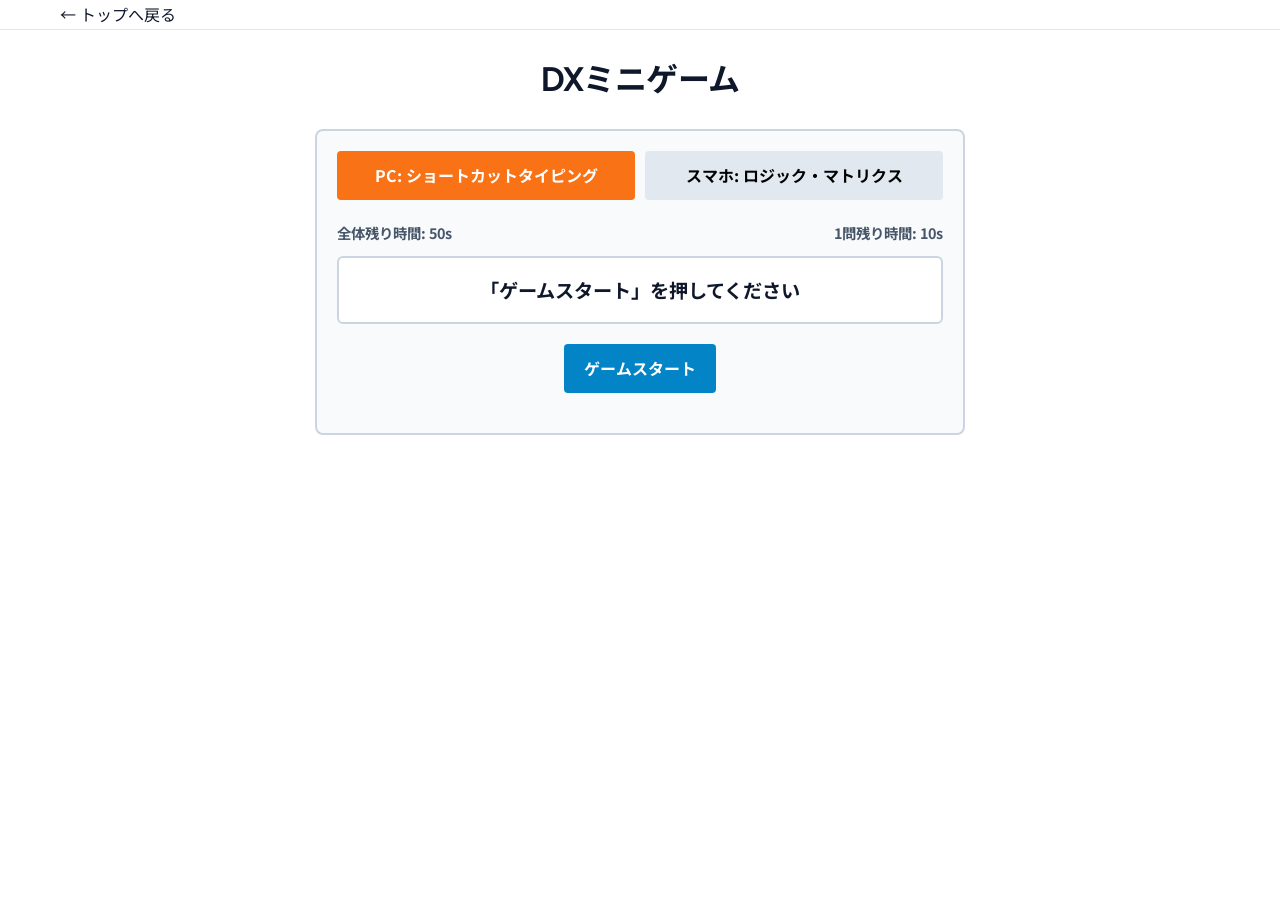
==== commit dafc7bb6: "Update game.html" ====
--- a/game.html
+++ b/game.html
@@ -182,6 +182,11 @@
       border-color: #f97316;
       background-color: #ffedd5;
     }
+    .matrix-cell.fixed {
+      background-color: #e2e8f0;
+      color: #475569;
+      cursor: not-allowed;
+    }
     .matrix-cell.correct-line {
       background-color: #dcfce7 !important;
       border-color: #22c55e !important;
@@ -194,14 +199,27 @@
       padding: 2px;
     }
     .matrix-cell.corner {
-      background: transparent;
-      border: none;
+      background: #f1f5f9;
+      border: 1px solid #cbd5e1;
+      font-size: 0.75rem;
+      color: #0284c7;
+      font-weight: bold;
+    }
+    .candidate-box {
+      background: #e0f2fe;
+      border: 1px solid #0284c7;
+      color: #0369a1;
+      padding: 8px;
+      border-radius: 6px;
+      font-size: 0.85rem;
+      margin-top: 10px;
+      font-weight: bold;
     }
     .keypad {
       display: flex;
       justify-content: center;
       gap: 6px;
-      margin-top: 15px;
+      margin-top: 10px;
       flex-wrap: wrap;
     }
     .key-btn {
@@ -234,7 +252,7 @@
   </header>
 
   <main class="container">
-    <h1 style="text-align: center; margin-top: 20px;">自作ミニゲーム</h1>
+    <h1 style="text-align: center; margin-top: 20px;">DXミニゲーム</h1>
 
     <div class="game-section">
       <div class="game-tab">
@@ -263,21 +281,24 @@
         </div>
 
         <div class="rule-hint" id="matrix-rule-hint">
-          <strong>【ルール】</strong><br>
-          ・1〜5の数字を入れて、右端・下端の「和（合計値）」に合わせます。<br>
-          ・「和が極端に小さい/大きい列」を見つけるのが解くコツです！
+          <strong>【ルールと解くヒント】</strong><br>
+          ・1〜5の数字を入れて、各行・列・<b>斜め（右下枠）</b>の合計値に合わせます。<br>
+          ・マスを選択すると、入力可能な<b>候補数字</b>が画面下に自動表示されます！
         </div>
 
         <div class="board-wrapper">
           <div class="matrix-board" id="matrix-board"></div>
         </div>
 
+        <!-- 候補数字アシスト表示領域 -->
+        <div id="candidate-info" class="candidate-box">マスをタップすると、入力候補の数字が表示されます</div>
+
         <!-- テンキーパッド -->
         <div class="keypad" id="matrix-keypad"></div>
 
         <div style="margin-top: 15px;">
-          <button id="hint-btn" class="action-btn" style="background:#f59e0b;" onclick="giveMatrixHint()">💡 思考のアシスト（答えの観点）</button>
-          <button id="check-btn" class="action-btn" style="background:#10b981;" onclick="checkMatrixLines()">🔍 行・列チェック</button>
+          <button id="hint-btn" class="action-btn" style="background:#f59e0b;" onclick="giveMatrixHint()">💡 思考のアシストを見る</button>
+          <button id="check-btn" class="action-btn" style="background:#10b981;" onclick="checkMatrixLines()">🔍 行・列のチェック</button>
         </div>
 
         <button id="matrix-start-btn" class="action-btn" onclick="initMatrixGame()">パズルを新しく生成</button>
@@ -301,10 +322,9 @@
     }
 
     // ==========================================
-    // 1. PC用 ショートカットタイピング（Web制御可能な100種選定）
+    // 1. PC用 ショートカットタイピング（誤操作完全防止強化）
     // ==========================================
     const allShortcuts = [
-      // PC基本・テキスト編集
       { cat: 'PC基本', name: 'コピー', mod: 'ctrl', key: 'c', label: 'Ctrl + C', desc: '選択した項目をコピーする' },
       { cat: 'PC基本', name: '貼り付け', mod: 'ctrl', key: 'v', label: 'Ctrl + V', desc: 'コピーした項目を貼り付ける' },
       { cat: 'PC基本', name: '切り取り', mod: 'ctrl', key: 'x', label: 'Ctrl + X', desc: '選択した項目を切り取る' },
@@ -323,8 +343,6 @@
       { cat: 'PC基本', name: 'ウィンドウを閉じる', mod: 'ctrl', key: 'w', label: 'Ctrl + W', desc: 'アクティブ画面を閉じる' },
       { cat: 'PC基本', name: '名前を付けて保存', mod: 'none', key: 'f12', label: 'F12', desc: '別名保存ダイアログを表示' },
       { cat: 'PC基本', name: '画面更新', mod: 'none', key: 'f5', label: 'F5', desc: '表示内容を最新に更新する' },
-      
-      // Excel操作
       { cat: 'Excel', name: 'セルの編集', mod: 'none', key: 'f2', label: 'F2', desc: '選択セルを編集モードにする' },
       { cat: 'Excel', name: '直前操作の繰り返し', mod: 'none', key: 'f4', label: 'F4', desc: '直前の操作を再実行する' },
       { cat: 'Excel', name: '上のセルを複写', mod: 'ctrl', key: 'd', label: 'Ctrl + D', desc: '上のセル内容を入力する' },
@@ -333,15 +351,11 @@
       { cat: 'Excel', name: 'テーブル作成', mod: 'ctrl', key: 't', label: 'Ctrl + T', desc: '表データ枠を作成する' },
       { cat: 'Excel', name: '今日の日付入力', mod: 'ctrl', key: ';', label: 'Ctrl + ;', desc: '本日の日付を挿入する' },
       { cat: 'Excel', name: '現在の時刻入力', mod: 'ctrl', key: ':', label: 'Ctrl + :', desc: '現在時刻を挿入する' },
-      { cat: 'Excel', name: '全選択', mod: 'ctrl', key: 'a', label: 'Ctrl + A', desc: 'シート全体を選択する' },
-
-      // ブラウザ操作
       { cat: 'ブラウザ', name: '新しいタブ', mod: 'ctrl', key: 't', label: 'Ctrl + T', desc: '新しいタブを開く' },
       { cat: 'ブラウザ', name: '閲覧履歴', mod: 'ctrl', key: 'h', label: 'Ctrl + H', desc: '履歴ページを開く' },
       { cat: 'ブラウザ', name: 'ダウンロード履歴', mod: 'ctrl', key: 'j', label: 'Ctrl + J', desc: 'ダウンロード画面を開く' },
       { cat: 'ブラウザ', name: 'ブックマーク追加', mod: 'ctrl', key: 'd', label: 'Ctrl + D', desc: 'ページをブックマークに登録' },
-      { cat: 'ブラウザ', name: 'アドレスバー選択', mod: 'ctrl', key: 'l', label: 'Ctrl + L', desc: 'URL入力欄にフォーカス' },
-      { cat: 'ブラウザ', name: 'ページ内検索', mod: 'ctrl', key: 'f', label: 'Ctrl + F', desc: 'ページ内文字を検索バー表示' }
+      { cat: 'ブラウザ', name: 'アドレスバー選択', mod: 'ctrl', key: 'l', label: 'Ctrl + L', desc: 'URL入力欄にフォーカス' }
     ];
 
     let currentQuestions = [];
@@ -429,17 +443,20 @@
       setTimeout(() => box.classList.remove('miss'), 300);
     }
 
-    window.addEventListener('keydown', (e) => {
+    // イベント捕捉の共通関数（keydown, keyupともにブラウザショートカットを徹底停止）
+    function handleKeyEvent(e) {
       if (!isTypingRunning) return;
-      const q = currentQuestions[qIndex];
-
-      // 特殊キー操作時の標準ブラウザ挙動を完全遮断
+
       if (e.ctrlKey || e.metaKey || e.altKey || e.key.startsWith('F')) {
         e.preventDefault();
-      }
-
+        e.stopPropagation();
+      }
+
+      if (e.type !== 'keydown') return;
+
+      const q = currentQuestions[qIndex];
       const pressedKey = e.key.toLowerCase();
-      
+
       let modMatch = false;
       if (q.mod === 'ctrl' && (e.ctrlKey || e.metaKey)) modMatch = true;
       if (q.mod === 'alt' && e.altKey) modMatch = true;
@@ -457,7 +474,10 @@
         showMissEffect();
         document.getElementById('type-stats').innerText = `進捗: ${qIndex + 1} / ${currentQuestions.length} | ミス: ${missCount}`;
       }
-    });
+    }
+
+    window.addEventListener('keydown', handleKeyEvent, true);
+    window.addEventListener('keyup', handleKeyEvent, true);
 
     function finishTypingGame(reason) {
       isTypingRunning = false;
@@ -500,14 +520,16 @@
 
 
     // ==========================================
-    // 2. スマホ用 ロジック・マトリクス（考え方アシスト機能付き）
+    // 2. スマホ用 ロジック・マトリクス（候補アシスト＋斜め合計追加版）
     // ==========================================
     let boardSize = 3;
     let maxVal = 5;
     let matrixSolution = [];
     let userBoard = [];
+    let fixedCells = [];
     let rowRules = [];
     let colRules = [];
+    let diagRule = 0; // 斜め（左上から右下）の和
     let selectedCell = null;
 
     function changeLevelWithConfirm(size, btn) {
@@ -521,6 +543,7 @@
       generateConditionPuzzle();
       selectedCell = null;
       document.getElementById('matrix-stats').innerText = '';
+      document.getElementById('candidate-info').innerText = 'マスをタップすると、入力候補の数字が表示されます';
       renderKeypad();
       renderMatrixBoard();
     }
@@ -535,6 +558,7 @@
         matrixSolution.push(row);
       }
 
+      // 各行・列の和
       rowRules = [];
       for (let r = 0; r < boardSize; r++) {
         const sum = matrixSolution[r].reduce((a, b) => a + b, 0);
@@ -550,7 +574,25 @@
         colRules.push({ val: sum, label: `和:${sum}` });
       }
 
+      // 斜め（左上→右下）の和
+      diagRule = 0;
+      for (let i = 0; i < boardSize; i++) {
+        diagRule += matrixSolution[i][i];
+      }
+
       userBoard = Array.from({ length: boardSize }, () => Array(boardSize).fill(''));
+      fixedCells = [];
+
+      // 最初のヒントとして1〜2マス固定枠を配置して思考の起点を作る
+      const hintCount = boardSize === 3 ? 1 : 2;
+      while (fixedCells.length < hintCount) {
+        const r = Math.floor(Math.random() * boardSize);
+        const c = Math.floor(Math.random() * boardSize);
+        if (!fixedCells.some(f => f.r === r && f.c === c)) {
+          fixedCells.push({ r, c, val: matrixSolution[r][c] });
+          userBoard[r][c] = matrixSolution[r][c];
+        }
+      }
     }
 
     function renderKeypad() {
@@ -584,10 +626,16 @@
 
           if (r < boardSize && c < boardSize) {
             cell.innerText = userBoard[r][c];
-            if (selectedCell && selectedCell.r === r && selectedCell.c === c) {
-              cell.classList.add('selected');
+            
+            const isFixed = fixedCells.some(f => f.r === r && f.c === c);
+            if (isFixed) {
+              cell.classList.add('fixed');
+            } else {
+              if (selectedCell && selectedCell.r === r && selectedCell.c === c) {
+                cell.classList.add('selected');
+              }
+              cell.onclick = () => selectCell(r, c);
             }
-            cell.onclick = () => selectCell(r, c);
           } else if (r < boardSize && c === boardSize) {
             cell.classList.add('target-header');
             cell.innerText = rowRules[r].label;
@@ -596,6 +644,7 @@
             cell.innerText = colRules[c].label;
           } else {
             cell.classList.add('corner');
+            cell.innerHTML = `斜め<br>${diagRule}`;
           }
 
           board.appendChild(cell);
@@ -606,39 +655,52 @@
     function selectCell(r, c) {
       selectedCell = { r, c };
       renderMatrixBoard();
+      updateCandidateInfo(r, c);
+    }
+
+    // 選択マスの入力可能範囲（アシスト）をリアルタイム計算
+    function updateCandidateInfo(r, c) {
+      let currentNum = userBoard[r][c] !== '' ? Number(userBoard[r][c]) : 0;
+
+      // 行の残り必要数
+      let rowSum = 0;
+      for (let i = 0; i < boardSize; i++) {
+        if (i !== c && userBoard[r][i] !== '') rowSum += Number(userBoard[r][i]);
+      }
+      let rowMaxPossible = rowRules[r].val - rowSum;
+
+      // 列の残り必要数
+      let colSum = 0;
+      for (let i = 0; i < boardSize; i++) {
+        if (i !== r && userBoard[i][c] !== '') colSum += Number(userBoard[i][c]);
+      }
+      let colMaxPossible = colRules[c].val - colSum;
+
+      let maxAllowed = Math.min(rowMaxPossible, colMaxPossible, maxVal);
+      let minAllowed = 1;
+
+      if (maxAllowed < 1) {
+        document.getElementById('candidate-info').innerText = `⚠️ 選択中のマス: 行または列の合計を超算しています！数を減らしてください。`;
+      } else {
+        document.getElementById('candidate-info').innerText = `💡 選択中 (${r + 1}行 ${c + 1}列): 入力可能な候補は 【 ${minAllowed} 〜 ${maxAllowed} 】 です`;
+      }
     }
 
     function inputMatrixNum(num) {
       if (!selectedCell) return;
       userBoard[selectedCell.r][selectedCell.c] = num;
       renderMatrixBoard();
+      updateCandidateInfo(selectedCell.r, selectedCell.c);
       checkMatrixClear();
     }
 
-    // 思考方法（観点）のアシスト提示機能
     function giveMatrixHint() {
-      // 一番「和」が小さい、または大きいラインを特定して助言
-      let minRowIdx = 0;
-      let minRowVal = rowRules[0].val;
-
-      rowRules.forEach((rule, idx) => {
-        if (rule.val < minRowVal) {
-          minRowVal = rule.val;
-          minRowIdx = idx;
-        }
-      });
-
-      alert(
-        `💡 思考のヒント:\n` +
-        `【${minRowIdx + 1}行目】の和が「${minRowVal}」と小さくなっています。\n` +
-        `1〜5の数値を入れるルール上、合計が小さい行は使える数字の組み合わせが大きく限定されます。ここから確定させてみましょう！`
-      );
+      alert(`💡 思考の観点:\n・グレー枠の初期数字を起点に、その行・列の残り必要数（和 - 既に入力された値）を計算するのが第一歩です。\n・マスを選択すると画面下に候補範囲が表示されるので参考にしてください！`);
     }
 
     function checkMatrixLines() {
       let isAnyCorrect = false;
 
-      // 行の正誤をビジュアル表示
       for (let r = 0; r < boardSize; r++) {
         let sum = 0;
         let isFull = true;
@@ -655,9 +717,9 @@
       }
 
       if (isAnyCorrect) {
-        document.getElementById('matrix-stats').innerText = '✨ 条件（和）を満たしている行を緑色で示しました！';
+        document.getElementById('matrix-stats').innerText = '✨ 合計が合っている行を緑色でハイライトしました！';
       } else {
-        document.getElementById('matrix-stats').innerText = '⚠️ 合計値が一致している行がありません。数字を再調整してみましょう！';
+        document.getElementById('matrix-stats').innerText = '⚠️ 合計が一致している完全な行がまだありません。';
       }
     }
 
@@ -669,6 +731,8 @@
       }
 
       let isCorrect = true;
+
+      // 行チェック
       for (let r = 0; r < boardSize; r++) {
         let sum = 0;
         for (let c = 0; c < boardSize; c++) {
@@ -677,6 +741,7 @@
         if (sum !== rowRules[r].val) isCorrect = false;
       }
 
+      // 列チェック
       for (let c = 0; c < boardSize; c++) {
         let sum = 0;
         for (let r = 0; r < boardSize; r++) {
@@ -685,10 +750,17 @@
         if (sum !== colRules[c].val) isCorrect = false;
       }
 
+      // 斜めチェック
+      let currentDiag = 0;
+      for (let i = 0; i < boardSize; i++) {
+        currentDiag += Number(userBoard[i][i]);
+      }
+      if (currentDiag !== diagRule) isCorrect = false;
+
       if (isCorrect) {
-        document.getElementById('matrix-stats').innerText = '🎉 クリア！すべての和を一致させました！';
+        document.getElementById('matrix-stats').innerText = '🎉 クリア！すべての和を正確に一致させました！';
       } else {
-        document.getElementById('matrix-stats').innerText = '❌ 合計が合わない列・行があります。見直してみましょう！';
+        document.getElementById('matrix-stats').innerText = '❌ 合計が一致しない場所があります。候補数字を参考に直してみましょう！';
       }
     }
 
